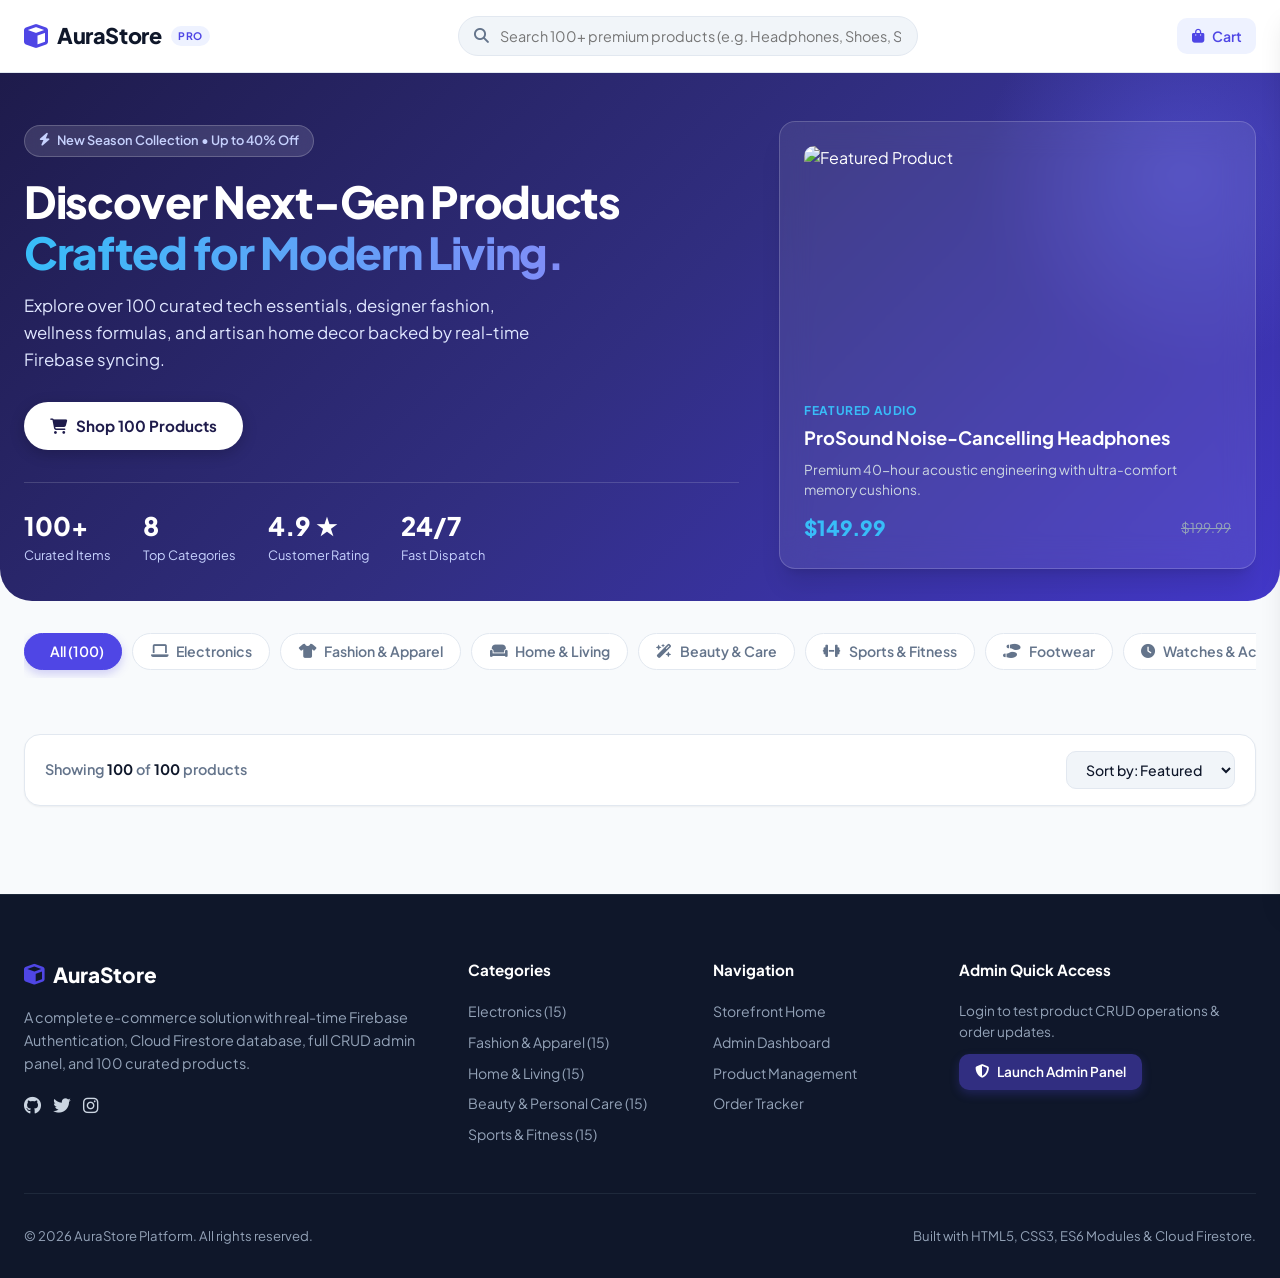
==== index.html @ b92f7dec "Remove 1-Click Instant Admin Login buttons from Admin login screen and storefront" ====
<!DOCTYPE html>
<html lang="en">
<head>
  <meta charset="UTF-8">
  <meta name="viewport" content="width=device-width, initial-scale=1.0">
  <title>AuraStore &mdash; Premium E-Commerce & Storefront</title>
  
  <!-- Favicon -->
  <link rel="icon" type="image/svg+xml" href="favicon.svg">
  
  <!-- Google Fonts: Plus Jakarta Sans -->
  <link rel="preconnect" href="https://fonts.googleapis.com">
  <link rel="preconnect" href="https://fonts.gstatic.com" crossorigin>
  <link href="https://fonts.googleapis.com/css2?family=Plus+Jakarta+Sans:wght@400;500;600;700;800&display=swap" rel="stylesheet">
  
  <!-- FontAwesome 6 Icons -->
  <link rel="stylesheet" href="https://cdnjs.cloudflare.com/ajax/libs/font-awesome/6.5.1/css/all.min.css">
  
  <!-- Main Stylesheet -->
  <link rel="stylesheet" href="css/style.css">
</head>
<body>

  <!-- ==========================================
       NAVIGATION BAR
       ========================================== -->
  <header class="navbar">
    <div class="container nav-container">
      <!-- Brand Logo -->
      <a href="index.html" class="brand-logo">
        <i class="fa-solid fa-cube"></i>
        <span>AuraStore</span>
        <span class="brand-badge">PRO</span>
      </a>

      <!-- Navbar Instant Search -->
      <div class="nav-search-wrapper">
        <i class="fa-solid fa-magnifying-glass"></i>
        <input type="text" id="nav-search-input" class="nav-search-input" placeholder="Search 100+ premium products (e.g. Headphones, Shoes, Serum)...">
      </div>

      <!-- Navigation Actions -->
      <div class="nav-actions">
        <!-- Auth Profile / Login Container -->
        <div id="nav-auth-container">
          <!-- Dynamically populated by authService in store.js -->
        </div>

        <!-- Cart Trigger Button -->
        <button id="nav-cart-trigger" class="nav-btn cart-trigger-btn">
          <i class="fa-solid fa-bag-shopping"></i>
          <span>Cart</span>
          <span id="nav-cart-badge" class="cart-badge" style="display: none;">0</span>
        </button>
      </div>
    </div>
  </header>

  <!-- ==========================================
       HERO BANNER & PROMOTION SECTION
       ========================================== -->
  <section class="hero-section">
    <div class="container">
      <div class="hero-grid">
        <div class="hero-content">
          <div class="hero-badge">
            <i class="fa-solid fa-bolt"></i>
            <span>New Season Collection &bull; Up to 40% Off</span>
          </div>
          <h1 class="hero-title">
            Discover Next-Gen Products <br>
            <span>Crafted for Modern Living.</span>
          </h1>
          <p class="hero-description">
            Explore over 100 curated tech essentials, designer fashion, wellness formulas, and artisan home decor backed by real-time Firebase syncing.
          </p>
          <div class="hero-buttons">
            <a href="#products-section" class="btn-hero-primary">
              <i class="fa-solid fa-cart-shopping"></i> Shop 100 Products
            </a>
          </div>
          <div class="hero-stats">
            <div class="hero-stat-item">
              <h4>100+</h4>
              <p>Curated Items</p>
            </div>
            <div class="hero-stat-item">
              <h4>8</h4>
              <p>Top Categories</p>
            </div>
            <div class="hero-stat-item">
              <h4>4.9 ★</h4>
              <p>Customer Rating</p>
            </div>
            <div class="hero-stat-item">
              <h4>24/7</h4>
              <p>Fast Dispatch</p>
            </div>
          </div>
        </div>

        <div class="hero-banner-card">
          <img src="https://images.unsplash.com/photo-1505740420928-5e560c06d30e?w=600&auto=format&fit=crop&q=80" alt="Featured Product">
          <div class="hero-card-tag">Featured Audio</div>
          <h3 class="hero-card-title">ProSound Noise-Cancelling Headphones</h3>
          <p style="font-size: 0.85rem; color: #cbd5e1; margin-bottom: 0.75rem;">Premium 40-hour acoustic engineering with ultra-comfort memory cushions.</p>
          <div style="display:flex; justify-content:space-between; align-items:center;">
            <span style="font-size:1.3rem; font-weight:800; color:#38bdf8;">$149.99</span>
            <span style="font-size:0.85rem; color:#94a3b8; text-decoration:line-through;">$199.99</span>
          </div>
        </div>
      </div>
    </div>
  </section>

  <!-- ==========================================
       CATEGORY SHORTCUTS
       ========================================== -->
  <section class="categories-section">
    <div class="container">
      <div class="category-pills-scroll">
        <button class="category-pill active" data-category="All">
          <i class="fa-solid fa-grid-2"></i> All (100)
        </button>
        <button class="category-pill" data-category="Electronics">
          <i class="fa-solid fa-laptop"></i> Electronics
        </button>
        <button class="category-pill" data-category="Fashion">
          <i class="fa-solid fa-shirt"></i> Fashion & Apparel
        </button>
        <button class="category-pill" data-category="Home & Living">
          <i class="fa-solid fa-couch"></i> Home & Living
        </button>
        <button class="category-pill" data-category="Beauty">
          <i class="fa-solid fa-wand-magic-sparkles"></i> Beauty & Care
        </button>
        <button class="category-pill" data-category="Sports & Fitness">
          <i class="fa-solid fa-dumbbell"></i> Sports & Fitness
        </button>
        <button class="category-pill" data-category="Footwear">
          <i class="fa-solid fa-shoe-prints"></i> Footwear
        </button>
        <button class="category-pill" data-category="Watches & Accessories">
          <i class="fa-solid fa-clock"></i> Watches & Accessories
        </button>
        <button class="category-pill" data-category="Books & Stationery">
          <i class="fa-solid fa-book"></i> Books & Stationery
        </button>
      </div>
    </div>
  </section>

  <!-- ==========================================
       MAIN STOREFRONT & PRODUCTS CATALOG
       ========================================== -->
  <main id="products-section" class="container" style="padding-top: 1rem;">
    <!-- Store Controls Toolbar -->
    <div class="store-controls-bar">
      <div class="store-controls-left">
        <div id="products-count-display" class="results-count">
          Showing <span>100</span> of <span>100</span> products
        </div>
      </div>

      <div class="store-controls-right">
        <!-- Sort Selector -->
        <select id="store-sort-select" class="control-select">
          <option value="default">Sort by: Featured</option>
          <option value="price-asc">Price: Low to High</option>
          <option value="price-desc">Price: High to Low</option>
          <option value="rating-desc">Top Rated (★)</option>
          <option value="name-asc">Alphabetical: A - Z</option>
        </select>
      </div>
    </div>

    <!-- Products Grid Container -->
    <div id="products-grid" class="products-grid">
      <!-- Dynamically injected with 100 products by store.js -->
    </div>
  </main>

  <!-- ==========================================
       SHOPPING CART SLIDE-OUT DRAWER
       ========================================== -->
  <div id="cart-overlay" class="cart-overlay"></div>
  <aside id="cart-drawer" class="cart-drawer">
    <div class="cart-header">
      <h3>
        <i class="fa-solid fa-bag-shopping" style="color: var(--primary);"></i>
        Your Shopping Bag
      </h3>
      <button id="btn-close-cart" class="cart-close-btn" aria-label="Close cart">&times;</button>
    </div>

    <div id="cart-drawer-items" class="cart-body">
      <!-- Dynamically populated cart items -->
    </div>

    <div class="cart-footer">
      <div class="cart-summary-row">
        <span>Subtotal</span>
        <strong id="cart-subtotal">$0.00</strong>
      </div>
      <div class="cart-summary-row">
        <span>Estimated Tax (8%)</span>
        <span id="cart-tax">$0.00</span>
      </div>
      <div class="cart-summary-row">
        <span>Standard Shipping</span>
        <span id="cart-shipping">FREE</span>
      </div>
      <div class="cart-summary-row cart-summary-total">
        <span>Total</span>
        <span id="cart-total" style="color: var(--primary);">$0.00</span>
      </div>

      <button id="btn-cart-checkout" class="btn-primary btn-checkout">
        <i class="fa-solid fa-lock"></i> Proceed to Checkout
      </button>
    </div>
  </aside>

  <!-- ==========================================
       MODAL: AUTHENTICATION (SIGN IN / SIGN UP)
       ========================================== -->
  <div id="modal-auth" class="modal-backdrop">
    <div class="modal-content">
      <div class="modal-header">
        <h3 id="modal-auth-title">Welcome to AuraStore</h3>
        <button class="modal-close">&times;</button>
      </div>
      <div class="modal-body">
        <div class="auth-tabs">
          <button id="tab-auth-login" class="auth-tab-btn active">Sign In</button>
          <button id="tab-auth-signup" class="auth-tab-btn">Create Account</button>
        </div>

        <!-- Login Form -->
        <form id="auth-login-form">
          <div class="form-group">
            <label for="login-email">Email Address</label>
            <input type="email" id="login-email" class="form-control" placeholder="name@example.com" required>
          </div>
          <div class="form-group">
            <label for="login-password">Password</label>
            <input type="password" id="login-password" class="form-control" placeholder="••••••••" required>
          </div>
          <button type="submit" class="btn-primary" style="width:100%; justify-content:center; padding:0.75rem;">
            Sign In
          </button>
        </form>

        <!-- Signup Form -->
        <form id="auth-signup-form" style="display:none;">
          <div class="form-group">
            <label for="signup-name">Full Name</label>
            <input type="text" id="signup-name" class="form-control" placeholder="John Doe" required>
          </div>
          <div class="form-group">
            <label for="signup-email">Email Address</label>
            <input type="email" id="signup-email" class="form-control" placeholder="name@example.com" required>
          </div>
          <div class="form-group">
            <label for="signup-password">Password (min 6 characters)</label>
            <input type="password" id="signup-password" class="form-control" placeholder="••••••••" minlength="6" required>
          </div>
          <button type="submit" class="btn-primary" style="width:100%; justify-content:center; padding:0.75rem;">
            Create Account
          </button>
        </form>
      </div>
    </div>
  </div>

  <!-- ==========================================
       MODAL: QUICK VIEW PRODUCT
       ========================================== -->
  <div id="modal-quick-view" class="modal-backdrop">
    <div class="modal-content modal-lg">
      <div class="modal-header">
        <h3>Product Details</h3>
        <button class="modal-close">&times;</button>
      </div>
      <div id="quick-view-body" class="modal-body">
        <!-- Dynamically injected -->
      </div>
    </div>
  </div>

  <!-- ==========================================
       MODAL: CHECKOUT & ORDER PLACEMENT
       ========================================== -->
  <div id="modal-checkout" class="modal-backdrop">
    <div class="modal-content">
      <div class="modal-header">
        <h3><i class="fa-solid fa-credit-card" style="color:var(--primary); margin-right:0.4rem;"></i> Secure Checkout</h3>
        <button class="modal-close">&times;</button>
      </div>
      <div class="modal-body">
        <form id="checkout-form">
          <div class="form-group">
            <label for="checkout-name">Recipient Full Name</label>
            <input type="text" id="checkout-name" class="form-control" placeholder="Jane Doe" required>
          </div>
          <div style="display:grid; grid-template-columns:1fr 1fr; gap:1rem;">
            <div class="form-group">
              <label for="checkout-email">Email Address</label>
              <input type="email" id="checkout-email" class="form-control" placeholder="jane@example.com" required>
            </div>
            <div class="form-group">
              <label for="checkout-phone">Phone Number</label>
              <input type="tel" id="checkout-phone" class="form-control" placeholder="+1 (555) 000-0000" required>
            </div>
          </div>
          <div class="form-group">
            <label for="checkout-address">Shipping Address</label>
            <input type="text" id="checkout-address" class="form-control" placeholder="123 Main St, City, State, Zip" required>
          </div>
          <div class="form-group">
            <label for="checkout-payment">Payment Method</label>
            <select id="checkout-payment" class="form-control">
              <option value="Credit Card (Demo)">Credit / Debit Card (Instant Demo)</option>
              <option value="Cash on Delivery">Cash on Delivery (COD)</option>
              <option value="PayPal (Demo)">PayPal / Digital Wallet</option>
            </select>
          </div>

          <!-- Items Overview in Checkout -->
          <div style="background:var(--bg-surface-alt); padding:1rem; border-radius:var(--radius-md); margin-bottom:1.25rem;">
            <h4 style="font-size:0.85rem; font-weight:700; margin-bottom:0.5rem; text-transform:uppercase; color:var(--text-muted);">Order Items:</h4>
            <div id="checkout-items-summary"></div>
            <div style="display:flex; justify-content:space-between; font-weight:800; font-size:1.1rem; border-top:1px dashed var(--border-color); padding-top:0.5rem; margin-top:0.5rem;">
              <span>Total Amount:</span>
              <span id="checkout-total-val" style="color:var(--primary);">$0.00</span>
            </div>
          </div>

          <button type="submit" id="btn-submit-order" class="btn-primary" style="width:100%; justify-content:center; padding:0.85rem;">
            <i class="fa-solid fa-lock"></i> Place Order Now
          </button>
        </form>
      </div>
    </div>
  </div>

  <!-- ==========================================
       MODAL: ORDER CONFIRMATION
       ========================================== -->
  <div id="modal-order-confirm" class="modal-backdrop">
    <div class="modal-content">
      <div id="order-confirm-body" class="modal-body">
        <!-- Dynamically injected -->
      </div>
    </div>
  </div>

  <!-- ==========================================
       MODAL: CUSTOMER "MY ORDERS"
       ========================================== -->
  <div id="modal-my-orders" class="modal-backdrop">
    <div class="modal-content modal-lg">
      <div class="modal-header">
        <h3><i class="fa-solid fa-box-open" style="color:var(--primary); margin-right:0.4rem;"></i> My Order History</h3>
        <button class="modal-close">&times;</button>
      </div>
      <div id="my-orders-body" class="modal-body">
        <!-- Dynamically injected -->
      </div>
    </div>
  </div>

  <!-- ==========================================
       MODAL: FIREBASE CONFIG SETTINGS
       ========================================== -->
  <div id="modal-firebase-config" class="modal-backdrop">
    <div class="modal-content">
      <div class="modal-header">
        <h3><i class="fa-solid fa-gear" style="color:var(--primary); margin-right:0.4rem;"></i> Firebase Configuration</h3>
        <button class="modal-close">&times;</button>
      </div>
      <div class="modal-body">
        <div id="firebase-status-indicator" style="margin-bottom:1rem; font-size:0.88rem;"></div>
        <p style="font-size:0.85rem; color:var(--text-muted); margin-bottom:1.25rem;">
          Paste your Firebase web credentials from the Firebase Console (Project Settings > General > Your Apps) to connect directly to Cloud Firestore.
        </p>

        <form id="firebase-config-form">
          <div class="form-group">
            <label>API Key</label>
            <input type="text" id="cfg-api-key" class="form-control" required>
          </div>
          <div style="display:grid; grid-template-columns:1fr 1fr; gap:0.75rem;">
            <div class="form-group">
              <label>Auth Domain</label>
              <input type="text" id="cfg-auth-domain" class="form-control" required>
            </div>
            <div class="form-group">
              <label>Project ID</label>
              <input type="text" id="cfg-project-id" class="form-control" required>
            </div>
          </div>
          <div style="display:grid; grid-template-columns:1fr 1fr; gap:0.75rem;">
            <div class="form-group">
              <label>Storage Bucket</label>
              <input type="text" id="cfg-storage-bucket" class="form-control">
            </div>
            <div class="form-group">
              <label>Messaging Sender ID</label>
              <input type="text" id="cfg-messaging-sender-id" class="form-control">
            </div>
          </div>
          <div class="form-group">
            <label>App ID</label>
            <input type="text" id="cfg-app-id" class="form-control">
          </div>

          <div style="display:flex; gap:0.75rem; margin-top:1.5rem;">
            <button type="submit" class="btn-primary" style="flex:1; justify-content:center;">
              Save & Connect Firebase
            </button>
            <button type="button" id="btn-reset-firebase-cfg" class="nav-btn" style="border:1px solid var(--border-color);">
              Reset Defaults
            </button>
          </div>
        </form>
      </div>
    </div>
  </div>

  <!-- ==========================================
       FOOTER
       ========================================== -->
  <footer class="footer">
    <div class="container">
      <div class="footer-grid">
        <div class="footer-brand">
          <h3><i class="fa-solid fa-cube" style="color:var(--primary);"></i> AuraStore</h3>
          <p style="font-size:0.9rem; line-height:1.6; margin-bottom:1rem;">
            A complete e-commerce solution with real-time Firebase Authentication, Cloud Firestore database, full CRUD admin panel, and 100 curated products.
          </p>
          <div style="display:flex; gap:0.75rem; font-size:1.1rem;">
            <a href="#" style="color:#cbd5e1;"><i class="fa-brands fa-github"></i></a>
            <a href="#" style="color:#cbd5e1;"><i class="fa-brands fa-twitter"></i></a>
            <a href="#" style="color:#cbd5e1;"><i class="fa-brands fa-instagram"></i></a>
          </div>
        </div>

        <div class="footer-col">
          <h4>Categories</h4>
          <ul class="footer-links">
            <li><a href="#products-section">Electronics (15)</a></li>
            <li><a href="#products-section">Fashion & Apparel (15)</a></li>
            <li><a href="#products-section">Home & Living (15)</a></li>
            <li><a href="#products-section">Beauty & Personal Care (15)</a></li>
            <li><a href="#products-section">Sports & Fitness (15)</a></li>
          </ul>
        </div>

        <div class="footer-col">
          <h4>Navigation</h4>
          <ul class="footer-links">
            <li><a href="index.html">Storefront Home</a></li>
            <li><a href="admin.html">Admin Dashboard</a></li>
            <li><a href="admin.html">Product Management</a></li>
            <li><a href="admin.html">Order Tracker</a></li>
          </ul>
        </div>

        <div class="footer-col">
          <h4>Admin Quick Access</h4>
          <p style="font-size:0.85rem; margin-bottom:0.75rem;">Login to test product CRUD operations & order updates.</p>
          <a href="admin.html" class="btn-primary" style="background:#312e81; font-size:0.85rem; padding:0.5rem 1rem;">
            <i class="fa-solid fa-shield-halved"></i> Launch Admin Panel
          </a>
        </div>
      </div>

      <div class="footer-bottom">
        <div>&copy; 2026 AuraStore Platform. All rights reserved.</div>
        <div>Built with HTML5, CSS3, ES6 Modules & Cloud Firestore.</div>
      </div>
    </div>
  </footer>

  <!-- Storefront JavaScript Entry Point -->
  <script type="module" src="js/store.js"></script>
</body>
</html>
---- css/style.css ----
/* ==========================================================================
   ADVANCED E-COMMERCE DESIGN SYSTEM & STOREFRONT STYLES
   ========================================================================== */

:root {
  --primary: #4f46e5;
  --primary-hover: #4338ca;
  --primary-light: #eef2ff;
  --secondary: #06b6d4;
  --accent: #f59e0b;
  --success: #10b981;
  --danger: #ef4444;
  --warning: #f59e0b;
  --info: #3b82f6;

  --bg-main: #f8fafc;
  --bg-surface: #ffffff;
  --bg-surface-alt: #f1f5f9;
  --border-color: #e2e8f0;
  --border-hover: #cbd5e1;

  --text-main: #0f172a;
  --text-muted: #64748b;
  --text-light: #94a3b8;
  --text-inverse: #ffffff;

  --radius-sm: 6px;
  --radius-md: 10px;
  --radius-lg: 16px;
  --radius-full: 9999px;

  --shadow-sm: 0 1px 2px 0 rgba(0, 0, 0, 0.05);
  --shadow-md: 0 4px 6px -1px rgba(0, 0, 0, 0.1), 0 2px 4px -2px rgba(0, 0, 0, 0.1);
  --shadow-lg: 0 10px 15px -3px rgba(0, 0, 0, 0.1), 0 4px 6px -4px rgba(0, 0, 0, 0.1);
  --shadow-xl: 0 20px 25px -5px rgba(0, 0, 0, 0.1), 0 8px 10px -6px rgba(0, 0, 0, 0.1);

  --font-family: 'Plus Jakarta Sans', system-ui, -apple-system, BlinkMacSystemFont, 'Segoe UI', Roboto, sans-serif;
  --transition-fast: 0.15s ease;
  --transition-normal: 0.25s ease;
  --transition-slow: 0.4s cubic-bezier(0.16, 1, 0.3, 1);
}

/* Reset & Base */
*, *::before, *::after {
  box-sizing: border-box;
  margin: 0;
  padding: 0;
}

html {
  scroll-behavior: smooth;
  font-size: 16px;
}

body {
  font-family: var(--font-family);
  background-color: var(--bg-main);
  color: var(--text-main);
  line-height: 1.5;
  -webkit-font-smoothing: antialiased;
  overflow-x: hidden;
}

a {
  color: inherit;
  text-decoration: none;
}

button, input, select, textarea {
  font-family: inherit;
  font-size: inherit;
}

button {
  cursor: pointer;
  border: none;
  background: none;
}

img {
  max-width: 100%;
  height: auto;
  display: block;
}

.container {
  width: 100%;
  max-width: 1280px;
  margin: 0 auto;
  padding: 0 1.5rem;
}

/* ==========================================================================
   NAVIGATION BAR
   ========================================================================== */

.navbar {
  position: sticky;
  top: 0;
  z-index: 1000;
  background: rgba(255, 255, 255, 0.92);
  backdrop-filter: blur(12px);
  -webkit-backdrop-filter: blur(12px);
  border-bottom: 1px solid var(--border-color);
  transition: all var(--transition-normal);
}

.nav-container {
  display: flex;
  align-items: center;
  justify-content: space-between;
  height: 72px;
  gap: 1.5rem;
}

.brand-logo {
  display: flex;
  align-items: center;
  gap: 0.6rem;
  font-weight: 800;
  font-size: 1.35rem;
  color: var(--text-main);
  letter-spacing: -0.02em;
}

.brand-logo i {
  color: var(--primary);
  font-size: 1.5rem;
}

.brand-badge {
  font-size: 0.65rem;
  font-weight: 700;
  background: var(--primary-light);
  color: var(--primary);
  padding: 0.15rem 0.45rem;
  border-radius: var(--radius-full);
  text-transform: uppercase;
  letter-spacing: 0.05em;
}

/* Search Bar in Navbar */
.nav-search-wrapper {
  flex: 1;
  max-width: 460px;
  position: relative;
}

.nav-search-wrapper i {
  position: absolute;
  left: 1rem;
  top: 50%;
  transform: translateY(-50%);
  color: var(--text-muted);
  font-size: 0.95rem;
}

.nav-search-input {
  width: 100%;
  padding: 0.65rem 1rem 0.65rem 2.6rem;
  border-radius: var(--radius-full);
  border: 1px solid var(--border-color);
  background: var(--bg-surface-alt);
  font-size: 0.9rem;
  transition: all var(--transition-fast);
}

.nav-search-input:focus {
  outline: none;
  background: #ffffff;
  border-color: var(--primary);
  box-shadow: 0 0 0 3px rgba(79, 70, 229, 0.15);
}

/* Nav Actions */
.nav-actions {
  display: flex;
  align-items: center;
  gap: 0.75rem;
}

.nav-btn {
  display: inline-flex;
  align-items: center;
  gap: 0.5rem;
  padding: 0.55rem 0.9rem;
  border-radius: var(--radius-md);
  font-size: 0.88rem;
  font-weight: 600;
  color: var(--text-main);
  transition: all var(--transition-fast);
}

.nav-btn:hover {
  background: var(--bg-surface-alt);
  color: var(--primary);
}

.cart-trigger-btn {
  position: relative;
  background: var(--primary-light);
  color: var(--primary);
}

.cart-trigger-btn:hover {
  background: #e0e7ff;
}

.cart-badge {
  position: absolute;
  top: -4px;
  right: -4px;
  background: var(--danger);
  color: white;
  font-size: 0.7rem;
  font-weight: 700;
  min-width: 18px;
  height: 18px;
  border-radius: var(--radius-full);
  display: flex;
  align-items: center;
  justify-content: center;
  padding: 0 4px;
  box-shadow: 0 2px 4px rgba(239, 68, 68, 0.4);
}

.btn-primary {
  background: var(--primary);
  color: white !important;
  border-radius: var(--radius-md);
  padding: 0.6rem 1.2rem;
  font-weight: 600;
  font-size: 0.9rem;
  display: inline-flex;
  align-items: center;
  gap: 0.5rem;
  transition: all var(--transition-fast);
  box-shadow: 0 4px 10px rgba(79, 70, 229, 0.25);
}

.btn-primary:hover {
  background: var(--primary-hover);
  transform: translateY(-1px);
  box-shadow: 0 6px 14px rgba(79, 70, 229, 0.35);
}

/* User Menu in Navbar */
.user-menu-dropdown {
  position: relative;
}

.user-profile-btn {
  display: flex;
  align-items: center;
  gap: 0.5rem;
  padding: 0.4rem 0.75rem;
  border-radius: var(--radius-full);
  border: 1px solid var(--border-color);
  background: var(--bg-surface);
  font-weight: 600;
  font-size: 0.88rem;
}

.user-avatar {
  width: 28px;
  height: 28px;
  border-radius: 50%;
  background: var(--primary);
  color: white;
  display: flex;
  align-items: center;
  justify-content: center;
  font-size: 0.8rem;
  font-weight: 700;
}

.dropdown-menu {
  position: absolute;
  right: 0;
  top: calc(100% + 8px);
  width: 230px;
  background: var(--bg-surface);
  border-radius: var(--radius-lg);
  border: 1px solid var(--border-color);
  box-shadow: var(--shadow-xl);
  padding: 0.6rem;
  display: none;
  flex-direction: column;
  gap: 0.25rem;
  z-index: 1100;
  animation: fadeIn 0.2s ease;
}

.dropdown-menu.show {
  display: flex;
}

.dropdown-header {
  padding: 0.6rem 0.75rem;
  border-bottom: 1px solid var(--border-color);
  margin-bottom: 0.25rem;
}

.dropdown-header .user-name {
  font-weight: 700;
  font-size: 0.9rem;
}

.dropdown-header .user-email {
  font-size: 0.75rem;
  color: var(--text-muted);
  word-break: break-all;
}

.dropdown-item {
  display: flex;
  align-items: center;
  gap: 0.6rem;
  padding: 0.6rem 0.75rem;
  border-radius: var(--radius-md);
  font-size: 0.85rem;
  color: var(--text-main);
  transition: all var(--transition-fast);
}

.dropdown-item:hover {
  background: var(--bg-surface-alt);
  color: var(--primary);
}

.dropdown-item.text-danger:hover {
  background: #fee2e2;
  color: var(--danger);
}

/* ==========================================================================
   HERO BANNER & PROMOTIONS
   ========================================================================== */

.hero-section {
  padding: 3rem 0 2rem;
  background: linear-gradient(135deg, #1e1b4b 0%, #312e81 50%, #4338ca 100%);
  color: white;
  border-radius: 0 0 2rem 2rem;
  position: relative;
  overflow: hidden;
}

.hero-section::before {
  content: '';
  position: absolute;
  width: 400px;
  height: 400px;
  background: radial-gradient(circle, rgba(99, 102, 241, 0.4) 0%, rgba(99, 102, 241, 0) 70%);
  top: -100px;
  right: -100px;
  border-radius: 50%;
  pointer-events: none;
}

.hero-grid {
  display: grid;
  grid-template-columns: 1.2fr 0.8fr;
  gap: 2.5rem;
  align-items: center;
}

.hero-badge {
  display: inline-flex;
  align-items: center;
  gap: 0.4rem;
  background: rgba(255, 255, 255, 0.12);
  backdrop-filter: blur(8px);
  border: 1px solid rgba(255, 255, 255, 0.2);
  padding: 0.35rem 0.9rem;
  border-radius: var(--radius-full);
  font-size: 0.8rem;
  font-weight: 600;
  margin-bottom: 1.2rem;
  color: #c7d2fe;
}

.hero-title {
  font-size: 2.75rem;
  font-weight: 800;
  line-height: 1.15;
  letter-spacing: -0.03em;
  margin-bottom: 1rem;
}

.hero-title span {
  background: linear-gradient(90deg, #38bdf8, #818cf8);
  -webkit-background-clip: text;
  -webkit-text-fill-color: transparent;
}

.hero-description {
  font-size: 1.05rem;
  color: #e0e7ff;
  line-height: 1.6;
  margin-bottom: 1.75rem;
  max-width: 540px;
}

.hero-buttons {
  display: flex;
  align-items: center;
  gap: 1rem;
  flex-wrap: wrap;
}

.btn-hero-primary {
  background: #ffffff;
  color: #1e1b4b;
  font-weight: 700;
  padding: 0.8rem 1.6rem;
  border-radius: var(--radius-full);
  display: inline-flex;
  align-items: center;
  gap: 0.6rem;
  font-size: 0.95rem;
  transition: all var(--transition-fast);
  box-shadow: 0 4px 15px rgba(0, 0, 0, 0.2);
}

.btn-hero-primary:hover {
  transform: translateY(-2px);
  background: #f8fafc;
  box-shadow: 0 8px 25px rgba(0, 0, 0, 0.3);
}

.btn-hero-secondary {
  background: rgba(255, 255, 255, 0.12);
  color: white;
  border: 1px solid rgba(255, 255, 255, 0.25);
  font-weight: 600;
  padding: 0.8rem 1.4rem;
  border-radius: var(--radius-full);
  display: inline-flex;
  align-items: center;
  gap: 0.5rem;
  font-size: 0.95rem;
  transition: all var(--transition-fast);
}

.btn-hero-secondary:hover {
  background: rgba(255, 255, 255, 0.2);
}

.hero-stats {
  display: flex;
  gap: 2rem;
  margin-top: 2rem;
  padding-top: 1.5rem;
  border-top: 1px solid rgba(255, 255, 255, 0.15);
}

.hero-stat-item h4 {
  font-size: 1.6rem;
  font-weight: 800;
  color: #ffffff;
}

.hero-stat-item p {
  font-size: 0.8rem;
  color: #c7d2fe;
}

.hero-banner-card {
  background: rgba(255, 255, 255, 0.08);
  border: 1px solid rgba(255, 255, 255, 0.18);
  backdrop-filter: blur(16px);
  border-radius: var(--radius-lg);
  padding: 1.5rem;
  box-shadow: var(--shadow-xl);
}

.hero-banner-card img {
  border-radius: var(--radius-md);
  width: 100%;
  height: 240px;
  object-fit: cover;
  margin-bottom: 1rem;
}

.hero-card-tag {
  font-size: 0.75rem;
  font-weight: 700;
  color: #38bdf8;
  text-transform: uppercase;
  letter-spacing: 0.05em;
}

.hero-card-title {
  font-size: 1.15rem;
  font-weight: 700;
  margin: 0.25rem 0 0.5rem;
}

/* ==========================================================================
   CATEGORY SHORTCUTS / PILLS
   ========================================================================== */

.categories-section {
  padding: 2rem 0 1rem;
}

.category-pills-scroll {
  display: flex;
  gap: 0.6rem;
  overflow-x: auto;
  padding-bottom: 0.5rem;
  scrollbar-width: thin;
}

.category-pill {
  white-space: nowrap;
  padding: 0.55rem 1.1rem;
  border-radius: var(--radius-full);
  background: var(--bg-surface);
  border: 1px solid var(--border-color);
  font-size: 0.88rem;
  font-weight: 600;
  color: var(--text-muted);
  display: inline-flex;
  align-items: center;
  gap: 0.45rem;
  transition: all var(--transition-fast);
  user-select: none;
}

.category-pill:hover {
  border-color: var(--primary);
  color: var(--primary);
}

.category-pill.active {
  background: var(--primary);
  color: white;
  border-color: var(--primary);
  box-shadow: 0 4px 10px rgba(79, 70, 229, 0.25);
}

/* ==========================================================================
   STORE CONTROLS & FILTER BAR
   ========================================================================== */

.store-controls-bar {
  display: flex;
  align-items: center;
  justify-content: space-between;
  flex-wrap: wrap;
  gap: 1rem;
  margin: 1.5rem 0;
  padding: 1rem 1.25rem;
  background: var(--bg-surface);
  border: 1px solid var(--border-color);
  border-radius: var(--radius-lg);
  box-shadow: var(--shadow-sm);
}

.store-controls-left {
  display: flex;
  align-items: center;
  gap: 1rem;
}

.results-count {
  font-size: 0.9rem;
  color: var(--text-muted);
  font-weight: 600;
}

.results-count span {
  color: var(--text-main);
  font-weight: 700;
}

.store-controls-right {
  display: flex;
  align-items: center;
  gap: 0.75rem;
  flex-wrap: wrap;
}

.control-select {
  padding: 0.5rem 0.9rem;
  border-radius: var(--radius-md);
  border: 1px solid var(--border-color);
  background: var(--bg-surface-alt);
  font-size: 0.88rem;
  font-weight: 500;
  color: var(--text-main);
  outline: none;
  cursor: pointer;
  transition: border-color var(--transition-fast);
}

.control-select:focus {
  border-color: var(--primary);
}

/* ==========================================================================
   PRODUCTS GRID & CARDS
   ========================================================================== */

.products-grid {
  display: grid;
  grid-template-columns: repeat(auto-fill, minmax(260px, 1fr));
  gap: 1.5rem;
  margin-bottom: 3.5rem;
}

.product-card {
  background: var(--bg-surface);
  border: 1px solid var(--border-color);
  border-radius: var(--radius-lg);
  overflow: hidden;
  display: flex;
  flex-direction: column;
  transition: all var(--transition-normal);
  position: relative;
  box-shadow: var(--shadow-sm);
}

.product-card:hover {
  transform: translateY(-4px);
  border-color: var(--border-hover);
  box-shadow: var(--shadow-xl);
}

.product-image-wrap {
  position: relative;
  width: 100%;
  height: 220px;
  background: #f1f5f9;
  overflow: hidden;
}

.product-image-wrap img {
  width: 100%;
  height: 100%;
  object-fit: cover;
  transition: transform 0.5s ease;
}

.product-card:hover .product-image-wrap img {
  transform: scale(1.06);
}

.badge-discount {
  position: absolute;
  top: 10px;
  left: 10px;
  background: var(--danger);
  color: white;
  font-size: 0.72rem;
  font-weight: 700;
  padding: 0.2rem 0.55rem;
  border-radius: var(--radius-full);
}

.badge-stock {
  position: absolute;
  top: 10px;
  right: 10px;
  background: rgba(15, 23, 42, 0.7);
  backdrop-filter: blur(4px);
  color: white;
  font-size: 0.7rem;
  font-weight: 600;
  padding: 0.2rem 0.5rem;
  border-radius: var(--radius-full);
}

.btn-quick-view {
  position: absolute;
  bottom: 10px;
  left: 50%;
  transform: translateX(-50%) translateY(20px);
  opacity: 0;
  background: rgba(255, 255, 255, 0.95);
  backdrop-filter: blur(4px);
  color: var(--text-main);
  font-size: 0.8rem;
  font-weight: 700;
  padding: 0.45rem 1rem;
  border-radius: var(--radius-full);
  box-shadow: var(--shadow-md);
  transition: all var(--transition-fast);
  white-space: nowrap;
}

.product-card:hover .btn-quick-view {
  opacity: 1;
  transform: translateX(-50%) translateY(0);
}

.product-info {
  padding: 1.25rem;
  display: flex;
  flex-direction: column;
  flex: 1;
}

.product-category {
  font-size: 0.75rem;
  font-weight: 700;
  color: var(--primary);
  text-transform: uppercase;
  letter-spacing: 0.05em;
  margin-bottom: 0.35rem;
}

.product-title {
  font-size: 1rem;
  font-weight: 700;
  color: var(--text-main);
  line-height: 1.4;
  margin-bottom: 0.5rem;
  display: -webkit-box;
  -webkit-line-clamp: 2;
  -webkit-box-orient: vertical;
  overflow: hidden;
  height: 2.8rem;
}

.product-rating {
  display: flex;
  align-items: center;
  gap: 0.3rem;
  font-size: 0.8rem;
  color: var(--accent);
  margin-bottom: 0.75rem;
}

.rating-count {
  color: var(--text-muted);
  font-size: 0.75rem;
}

.product-footer {
  margin-top: auto;
  display: flex;
  align-items: center;
  justify-content: space-between;
  padding-top: 0.75rem;
  border-top: 1px solid var(--border-color);
}

.price-wrap {
  display: flex;
  flex-direction: column;
}

.product-price {
  font-size: 1.2rem;
  font-weight: 800;
  color: var(--text-main);
}

.original-price {
  font-size: 0.8rem;
  color: var(--text-light);
  text-decoration: line-through;
}

.btn-add-cart {
  background: var(--primary);
  color: white;
  width: 38px;
  height: 38px;
  border-radius: var(--radius-md);
  display: flex;
  align-items: center;
  justify-content: center;
  transition: all var(--transition-fast);
  box-shadow: 0 2px 6px rgba(79, 70, 229, 0.3);
}

.btn-add-cart:hover {
  background: var(--primary-hover);
  transform: scale(1.08);
}

/* ==========================================================================
   CART SLIDE-OUT DRAWER
   ========================================================================== */

.cart-overlay {
  position: fixed;
  inset: 0;
  background: rgba(15, 23, 42, 0.6);
  backdrop-filter: blur(4px);
  z-index: 2000;
  opacity: 0;
  visibility: hidden;
  transition: all var(--transition-normal);
}

.cart-overlay.active {
  opacity: 1;
  visibility: visible;
}

.cart-drawer {
  position: fixed;
  top: 0;
  right: 0;
  width: 100%;
  max-width: 440px;
  height: 100vh;
  background: var(--bg-surface);
  z-index: 2001;
  transform: translateX(100%);
  transition: transform var(--transition-slow);
  display: flex;
  flex-direction: column;
  box-shadow: var(--shadow-xl);
}

.cart-drawer.active {
  transform: translateX(0);
}

.cart-header {
  padding: 1.25rem 1.5rem;
  border-bottom: 1px solid var(--border-color);
  display: flex;
  align-items: center;
  justify-content: space-between;
}

.cart-header h3 {
  font-size: 1.15rem;
  font-weight: 700;
  display: flex;
  align-items: center;
  gap: 0.5rem;
}

.cart-close-btn {
  font-size: 1.25rem;
  color: var(--text-muted);
  width: 32px;
  height: 32px;
  border-radius: 50%;
  display: flex;
  align-items: center;
  justify-content: center;
}

.cart-close-btn:hover {
  background: var(--bg-surface-alt);
  color: var(--text-main);
}

.cart-body {
  flex: 1;
  overflow-y: auto;
  padding: 1.25rem 1.5rem;
}

.cart-item {
  display: flex;
  gap: 1rem;
  padding: 1rem 0;
  border-bottom: 1px solid var(--border-color);
}

.cart-item-img {
  width: 72px;
  height: 72px;
  border-radius: var(--radius-md);
  object-fit: cover;
  background: #f1f5f9;
}

.cart-item-info {
  flex: 1;
  display: flex;
  flex-direction: column;
}

.cart-item-title {
  font-size: 0.9rem;
  font-weight: 600;
  line-height: 1.3;
  margin-bottom: 0.25rem;
  display: -webkit-box;
  -webkit-line-clamp: 2;
  -webkit-box-orient: vertical;
  overflow: hidden;
}

.cart-item-price {
  font-weight: 700;
  color: var(--primary);
  font-size: 0.95rem;
}

.cart-item-actions {
  display: flex;
  align-items: center;
  justify-content: space-between;
  margin-top: 0.5rem;
}

.qty-counter {
  display: flex;
  align-items: center;
  border: 1px solid var(--border-color);
  border-radius: var(--radius-sm);
  background: var(--bg-surface-alt);
}

.qty-btn {
  width: 26px;
  height: 26px;
  display: flex;
  align-items: center;
  justify-content: center;
  font-size: 0.8rem;
  color: var(--text-main);
}

.qty-btn:hover {
  background: var(--border-color);
}

.qty-value {
  padding: 0 0.5rem;
  font-size: 0.85rem;
  font-weight: 600;
}

.btn-remove-item {
  color: var(--text-light);
  font-size: 0.85rem;
  transition: color var(--transition-fast);
}

.btn-remove-item:hover {
  color: var(--danger);
}

.cart-empty-state {
  text-align: center;
  padding: 3rem 1rem;
  color: var(--text-muted);
}

.cart-empty-state i {
  font-size: 3rem;
  color: var(--text-light);
  margin-bottom: 1rem;
}

.cart-footer {
  padding: 1.25rem 1.5rem;
  border-top: 1px solid var(--border-color);
  background: var(--bg-surface-alt);
}

.cart-summary-row {
  display: flex;
  justify-content: space-between;
  font-size: 0.9rem;
  color: var(--text-muted);
  margin-bottom: 0.5rem;
}

.cart-summary-total {
  font-size: 1.15rem;
  font-weight: 800;
  color: var(--text-main);
  margin-top: 0.5rem;
  padding-top: 0.5rem;
  border-top: 1px dashed var(--border-color);
}

.btn-checkout {
  width: 100%;
  margin-top: 1rem;
  padding: 0.85rem;
  font-size: 0.95rem;
  justify-content: center;
}

/* ==========================================================================
   MODAL WINDOWS (Auth, Quick View, Checkout, Orders, Config)
   ========================================================================== */

.modal-backdrop {
  position: fixed;
  inset: 0;
  background: rgba(15, 23, 42, 0.6);
  backdrop-filter: blur(6px);
  z-index: 3000;
  display: none;
  align-items: center;
  justify-content: center;
  padding: 1rem;
  animation: fadeIn 0.2s ease;
}

.modal-backdrop.active {
  display: flex;
}

.modal-content {
  background: var(--bg-surface);
  border-radius: var(--radius-lg);
  border: 1px solid var(--border-color);
  box-shadow: var(--shadow-xl);
  width: 100%;
  max-width: 540px;
  max-height: 90vh;
  overflow-y: auto;
  position: relative;
  animation: slideUp 0.3s cubic-bezier(0.16, 1, 0.3, 1);
}

.modal-content.modal-lg {
  max-width: 800px;
}

.modal-header {
  padding: 1.25rem 1.5rem;
  border-bottom: 1px solid var(--border-color);
  display: flex;
  align-items: center;
  justify-content: space-between;
}

.modal-header h3 {
  font-size: 1.2rem;
  font-weight: 700;
}

.modal-close {
  font-size: 1.3rem;
  color: var(--text-muted);
  width: 32px;
  height: 32px;
  border-radius: 50%;
  display: flex;
  align-items: center;
  justify-content: center;
}

.modal-close:hover {
  background: var(--bg-surface-alt);
  color: var(--text-main);
}

.modal-body {
  padding: 1.5rem;
}

/* Auth Tabs */
.auth-tabs {
  display: flex;
  border-bottom: 1px solid var(--border-color);
  margin-bottom: 1.5rem;
}

.auth-tab-btn {
  flex: 1;
  padding: 0.75rem;
  text-align: center;
  font-weight: 700;
  font-size: 0.95rem;
  color: var(--text-muted);
  border-bottom: 2px solid transparent;
}

.auth-tab-btn.active {
  color: var(--primary);
  border-bottom-color: var(--primary);
}

/* Forms */
.form-group {
  margin-bottom: 1.25rem;
}

.form-group label {
  display: block;
  font-size: 0.85rem;
  font-weight: 600;
  color: var(--text-main);
  margin-bottom: 0.4rem;
}

.form-control {
  width: 100%;
  padding: 0.7rem 1rem;
  border-radius: var(--radius-md);
  border: 1px solid var(--border-color);
  background: var(--bg-surface-alt);
  font-size: 0.9rem;
  transition: all var(--transition-fast);
}

.form-control:focus {
  outline: none;
  background: #ffffff;
  border-color: var(--primary);
  box-shadow: 0 0 0 3px rgba(79, 70, 229, 0.15);
}

.quick-admin-box {
  background: var(--primary-light);
  border: 1px dashed var(--primary);
  border-radius: var(--radius-md);
  padding: 1rem;
  margin-top: 1.25rem;
  text-align: center;
}

.quick-admin-box p {
  font-size: 0.82rem;
  color: var(--text-main);
  margin-bottom: 0.6rem;
}

.btn-admin-demo {
  background: #312e81;
  color: white;
  padding: 0.5rem 1rem;
  border-radius: var(--radius-md);
  font-size: 0.85rem;
  font-weight: 700;
  display: inline-flex;
  align-items: center;
  gap: 0.5rem;
}

.btn-admin-demo:hover {
  background: #1e1b4b;
}

/* Quick View Layout */
.quick-view-grid {
  display: grid;
  grid-template-columns: 1fr 1fr;
  gap: 2rem;
}

.quick-view-img {
  width: 100%;
  height: 320px;
  object-fit: cover;
  border-radius: var(--radius-md);
}

/* Orders List in Modal */
.order-card-item {
  border: 1px solid var(--border-color);
  border-radius: var(--radius-md);
  padding: 1rem;
  margin-bottom: 1rem;
  background: var(--bg-surface-alt);
}

.order-card-header {
  display: flex;
  justify-content: space-between;
  align-items: center;
  border-bottom: 1px solid var(--border-color);
  padding-bottom: 0.5rem;
  margin-bottom: 0.75rem;
}

.status-badge {
  font-size: 0.72rem;
  font-weight: 700;
  padding: 0.25rem 0.6rem;
  border-radius: var(--radius-full);
  text-transform: uppercase;
}

.status-pending { background: #fef3c7; color: #b45309; }
.status-processing { background: #e0f2fe; color: #0369a1; }
.status-shipped { background: #ede9fe; color: #6d28d9; }
.status-delivered { background: #d1fae5; color: #047857; }
.status-cancelled { background: #fee2e2; color: #b91c1c; }

/* ==========================================================================
   TOAST NOTIFICATIONS
   ========================================================================== */

.toast-container {
  position: fixed;
  top: 20px;
  right: 20px;
  z-index: 9999;
  display: flex;
  flex-direction: column;
  gap: 0.6rem;
  pointer-events: none;
}

.toast-item {
  pointer-events: auto;
  min-width: 280px;
  max-width: 380px;
  padding: 0.85rem 1.15rem;
  border-radius: var(--radius-md);
  background: #ffffff;
  color: var(--text-main);
  box-shadow: var(--shadow-xl);
  border-left: 4px solid var(--primary);
  display: flex;
  align-items: center;
  justify-content: space-between;
  font-size: 0.88rem;
  font-weight: 600;
  opacity: 0;
  transform: translateX(40px);
  transition: all 0.3s cubic-bezier(0.16, 1, 0.3, 1);
}

.toast-item.toast-show {
  opacity: 1;
  transform: translateX(0);
}

.toast-item.toast-hide {
  opacity: 0;
  transform: translateX(60px);
}

.toast-content {
  display: flex;
  align-items: center;
  gap: 0.6rem;
}

.toast-success { border-left-color: var(--success); }
.toast-success i { color: var(--success); }
.toast-error { border-left-color: var(--danger); }
.toast-error i { color: var(--danger); }
.toast-warning { border-left-color: var(--warning); }
.toast-warning i { color: var(--warning); }
.toast-info { border-left-color: var(--info); }
.toast-info i { color: var(--info); }

.toast-close {
  color: var(--text-muted);
  font-size: 1.2rem;
  line-height: 1;
}

/* ==========================================================================
   FOOTER
   ========================================================================== */

.footer {
  background: #0f172a;
  color: #94a3b8;
  padding: 4rem 0 2rem;
  margin-top: 4rem;
  border-top: 1px solid #1e293b;
}

.footer-grid {
  display: grid;
  grid-template-columns: 2fr 1fr 1fr 1.5fr;
  gap: 3rem;
  margin-bottom: 3rem;
}

.footer-brand h3 {
  color: white;
  font-size: 1.3rem;
  font-weight: 800;
  display: flex;
  align-items: center;
  gap: 0.5rem;
  margin-bottom: 1rem;
}

.footer-col h4 {
  color: white;
  font-size: 0.95rem;
  font-weight: 700;
  margin-bottom: 1.2rem;
}

.footer-links {
  list-style: none;
  display: flex;
  flex-direction: column;
  gap: 0.6rem;
  font-size: 0.88rem;
}

.footer-links a:hover {
  color: white;
}

.footer-bottom {
  padding-top: 2rem;
  border-top: 1px solid #1e293b;
  display: flex;
  align-items: center;
  justify-content: space-between;
  font-size: 0.82rem;
}

/* Animations */
@keyframes fadeIn {
  from { opacity: 0; }
  to { opacity: 1; }
}

@keyframes slideUp {
  from { opacity: 0; transform: translateY(20px); }
  to { opacity: 1; transform: translateY(0); }
}

/* Responsive */
@media (max-width: 900px) {
  .hero-grid {
    grid-template-columns: 1fr;
  }
  .hero-banner-card {
    display: none;
  }
  .quick-view-grid {
    grid-template-columns: 1fr;
  }
  .footer-grid {
    grid-template-columns: 1fr 1fr;
  }
}

@media (max-width: 640px) {
  .nav-search-wrapper {
    display: none;
  }
  .hero-title {
    font-size: 2rem;
  }
  .products-grid {
    grid-template-columns: repeat(auto-fill, minmax(160px, 1fr));
    gap: 0.9rem;
  }
  .product-image-wrap {
    height: 160px;
  }
  .product-info {
    padding: 0.85rem;
  }
  .footer-grid {
    grid-template-columns: 1fr;
  }
}
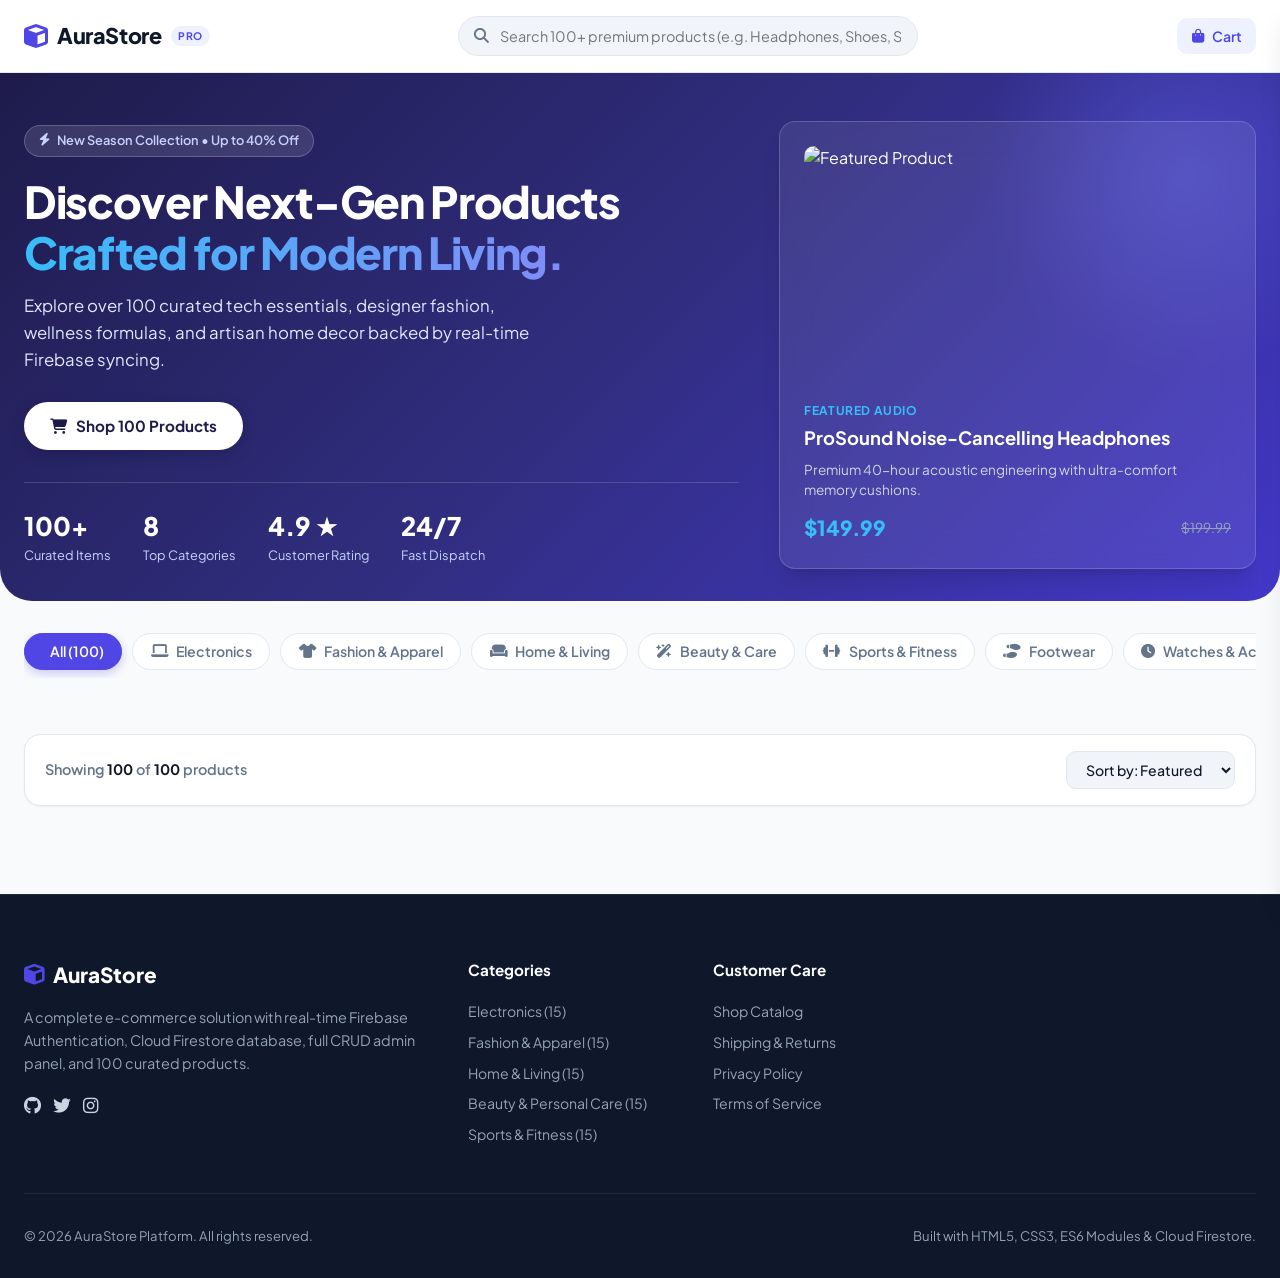
==== commit cb943862: "Guarantee Admin login success and remove remaining admin links from index.html" ====
--- a/index.html
+++ b/index.html
@@ -458,21 +458,13 @@
         </div>
 
         <div class="footer-col">
-          <h4>Navigation</h4>
+          <h4>Customer Care</h4>
           <ul class="footer-links">
-            <li><a href="index.html">Storefront Home</a></li>
-            <li><a href="admin.html">Admin Dashboard</a></li>
-            <li><a href="admin.html">Product Management</a></li>
-            <li><a href="admin.html">Order Tracker</a></li>
+            <li><a href="#products-section">Shop Catalog</a></li>
+            <li><a href="#">Shipping & Returns</a></li>
+            <li><a href="#">Privacy Policy</a></li>
+            <li><a href="#">Terms of Service</a></li>
           </ul>
-        </div>
-
-        <div class="footer-col">
-          <h4>Admin Quick Access</h4>
-          <p style="font-size:0.85rem; margin-bottom:0.75rem;">Login to test product CRUD operations & order updates.</p>
-          <a href="admin.html" class="btn-primary" style="background:#312e81; font-size:0.85rem; padding:0.5rem 1rem;">
-            <i class="fa-solid fa-shield-halved"></i> Launch Admin Panel
-          </a>
         </div>
       </div>
 
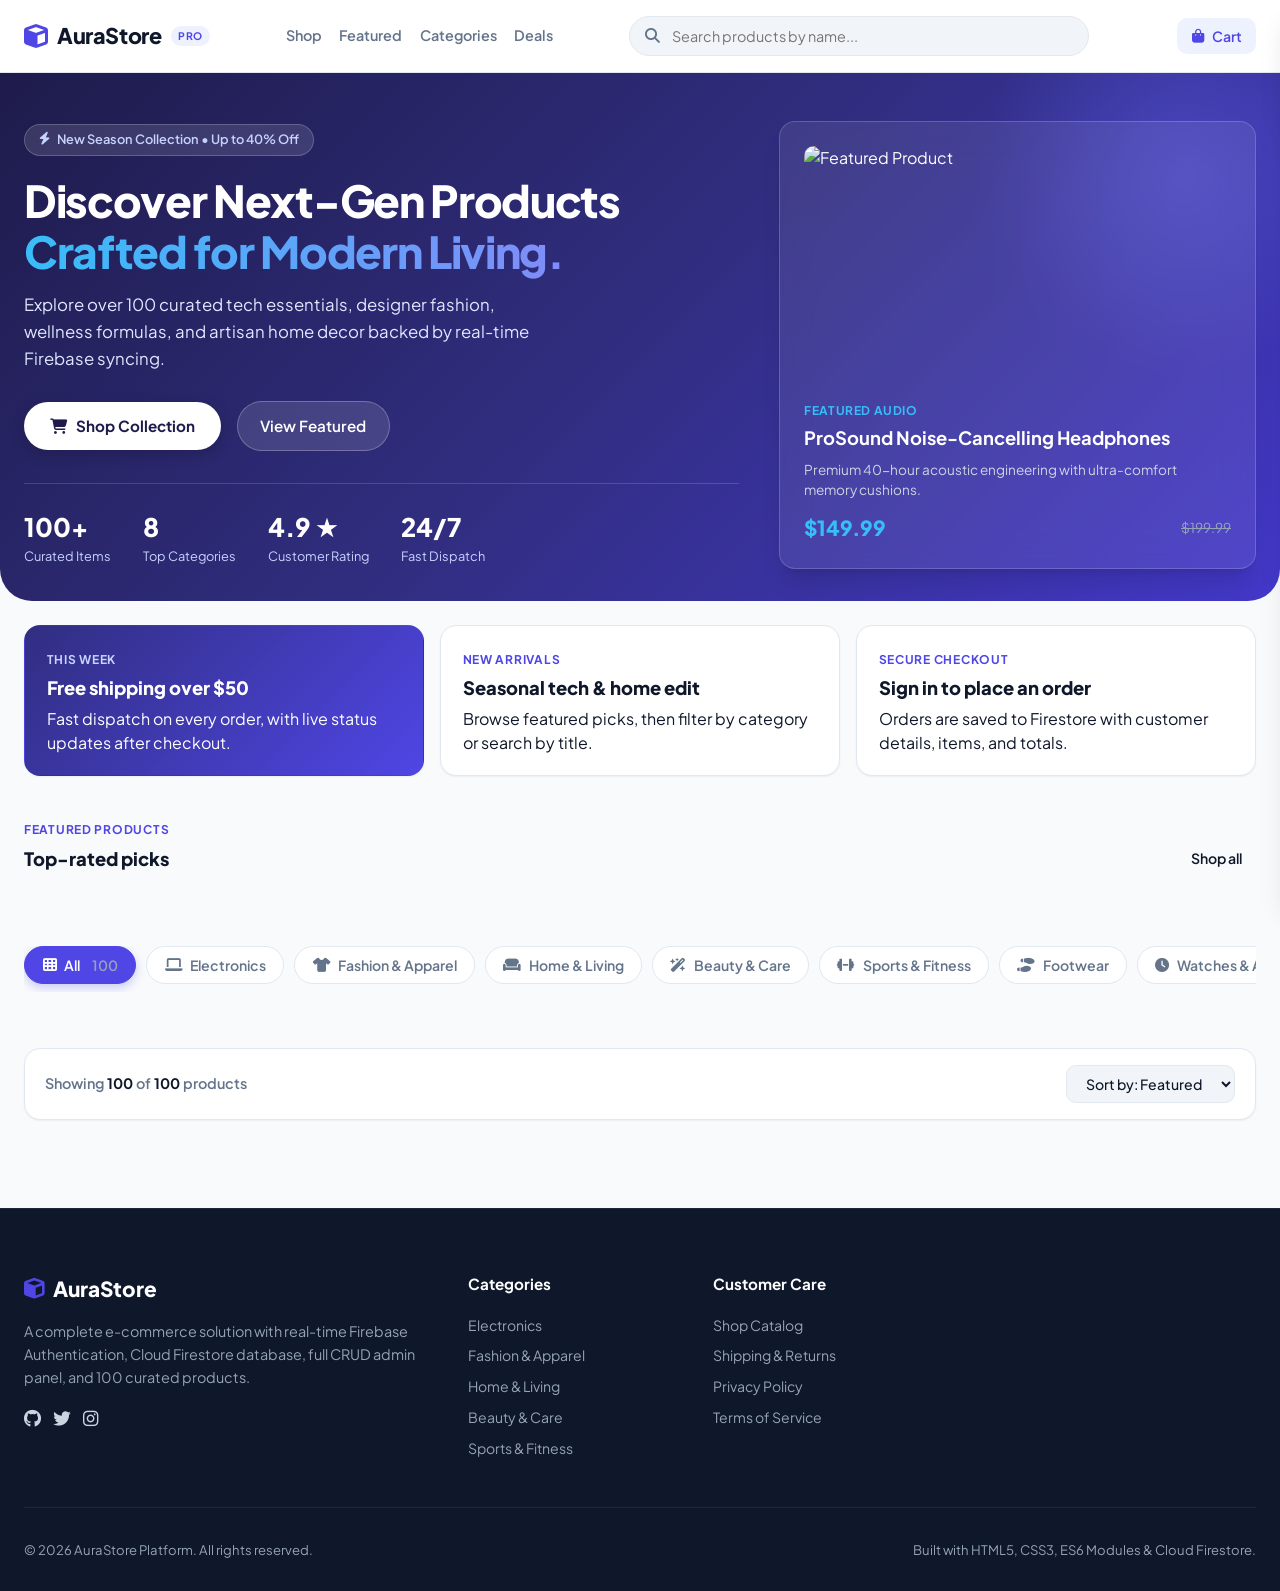
==== commit 5c33ddc4: "Fix admin Firebase auth, dashboard crash, and storefront to match the project brief. Co-authored-by:" ====
--- a/index.html
+++ b/index.html
@@ -33,14 +33,24 @@
         <span class="brand-badge">PRO</span>
       </a>
 
+      <nav class="nav-links" aria-label="Primary">
+        <a href="#products-section">Shop</a>
+        <a href="#featured-section">Featured</a>
+        <a href="#categories-section">Categories</a>
+        <a href="#promo-section">Deals</a>
+      </nav>
+
       <!-- Navbar Instant Search -->
       <div class="nav-search-wrapper">
         <i class="fa-solid fa-magnifying-glass"></i>
-        <input type="text" id="nav-search-input" class="nav-search-input" placeholder="Search 100+ premium products (e.g. Headphones, Shoes, Serum)...">
+        <input type="text" id="nav-search-input" class="nav-search-input" placeholder="Search products by name...">
       </div>
 
       <!-- Navigation Actions -->
       <div class="nav-actions">
+        <button id="btn-mobile-nav" class="mobile-nav-toggle" aria-label="Open menu">
+          <i class="fa-solid fa-bars"></i>
+        </button>
         <!-- Auth Profile / Login Container -->
         <div id="nav-auth-container">
           <!-- Dynamically populated by authService in store.js -->
@@ -55,6 +65,14 @@
       </div>
     </div>
   </header>
+
+  <div id="mobile-nav-drawer" class="mobile-nav-drawer">
+    <a href="#products-section">Shop</a>
+    <a href="#featured-section">Featured</a>
+    <a href="#categories-section">Categories</a>
+    <a href="#promo-section">Deals</a>
+    <button type="button" id="mobile-search-focus" class="nav-btn">Search products</button>
+  </div>
 
   <!-- ==========================================
        HERO BANNER & PROMOTION SECTION
@@ -76,7 +94,10 @@
           </p>
           <div class="hero-buttons">
             <a href="#products-section" class="btn-hero-primary">
-              <i class="fa-solid fa-cart-shopping"></i> Shop 100 Products
+              <i class="fa-solid fa-cart-shopping"></i> Shop Collection
+            </a>
+            <a href="#featured-section" class="btn-hero-secondary">
+              View Featured
             </a>
           </div>
           <div class="hero-stats">
@@ -116,11 +137,44 @@
   <!-- ==========================================
        CATEGORY SHORTCUTS
        ========================================== -->
-  <section class="categories-section">
+  <section id="promo-section" class="promo-section">
+    <div class="container promo-grid">
+      <article class="promo-card promo-card-dark">
+        <span class="promo-kicker">This week</span>
+        <h3>Free shipping over $50</h3>
+        <p>Fast dispatch on every order, with live status updates after checkout.</p>
+      </article>
+      <article class="promo-card">
+        <span class="promo-kicker">New arrivals</span>
+        <h3>Seasonal tech &amp; home edit</h3>
+        <p>Browse featured picks, then filter by category or search by title.</p>
+      </article>
+      <article class="promo-card">
+        <span class="promo-kicker">Secure checkout</span>
+        <h3>Sign in to place an order</h3>
+        <p>Orders are saved to Firestore with customer details, items, and totals.</p>
+      </article>
+    </div>
+  </section>
+
+  <section id="featured-section" class="featured-section">
+    <div class="container">
+      <div class="section-heading">
+        <div>
+          <p class="section-kicker">Featured products</p>
+          <h2>Top-rated picks</h2>
+        </div>
+        <a href="#products-section" class="nav-btn">Shop all</a>
+      </div>
+      <div id="featured-products-grid" class="products-grid featured-grid"></div>
+    </div>
+  </section>
+
+  <section id="categories-section" class="categories-section">
     <div class="container">
       <div class="category-pills-scroll">
         <button class="category-pill active" data-category="All">
-          <i class="fa-solid fa-grid-2"></i> All (100)
+          <i class="fa-solid fa-table-cells"></i> All <span class="pill-count">100</span>
         </button>
         <button class="category-pill" data-category="Electronics">
           <i class="fa-solid fa-laptop"></i> Electronics
@@ -237,7 +291,7 @@
         </div>
 
         <!-- Login Form -->
-        <form id="auth-login-form">
+        <form id="auth-login-form" action="javascript:void(0);" onsubmit="return false;">
           <div class="form-group">
             <label for="login-email">Email Address</label>
             <input type="email" id="login-email" class="form-control" placeholder="name@example.com" required>
@@ -246,13 +300,14 @@
             <label for="login-password">Password</label>
             <input type="password" id="login-password" class="form-control" placeholder="••••••••" required>
           </div>
+          <div id="login-form-error" class="form-error" hidden></div>
           <button type="submit" class="btn-primary" style="width:100%; justify-content:center; padding:0.75rem;">
             Sign In
           </button>
         </form>
 
         <!-- Signup Form -->
-        <form id="auth-signup-form" style="display:none;">
+        <form id="auth-signup-form" action="javascript:void(0);" onsubmit="return false;" style="display:none;">
           <div class="form-group">
             <label for="signup-name">Full Name</label>
             <input type="text" id="signup-name" class="form-control" placeholder="John Doe" required>
@@ -265,6 +320,7 @@
             <label for="signup-password">Password (min 6 characters)</label>
             <input type="password" id="signup-password" class="form-control" placeholder="••••••••" minlength="6" required>
           </div>
+          <div id="signup-form-error" class="form-error" hidden></div>
           <button type="submit" class="btn-primary" style="width:100%; justify-content:center; padding:0.75rem;">
             Create Account
           </button>
@@ -298,12 +354,12 @@
         <button class="modal-close">&times;</button>
       </div>
       <div class="modal-body">
-        <form id="checkout-form">
+        <form id="checkout-form" action="javascript:void(0);" onsubmit="return false;">
           <div class="form-group">
             <label for="checkout-name">Recipient Full Name</label>
             <input type="text" id="checkout-name" class="form-control" placeholder="Jane Doe" required>
           </div>
-          <div style="display:grid; grid-template-columns:1fr 1fr; gap:1rem;">
+          <div class="form-grid-2">
             <div class="form-group">
               <label for="checkout-email">Email Address</label>
               <input type="email" id="checkout-email" class="form-control" placeholder="jane@example.com" required>
@@ -385,7 +441,7 @@
           Paste your Firebase web credentials from the Firebase Console (Project Settings > General > Your Apps) to connect directly to Cloud Firestore.
         </p>
 
-        <form id="firebase-config-form">
+        <form id="firebase-config-form" action="javascript:void(0);" onsubmit="return false;">
           <div class="form-group">
             <label>API Key</label>
             <input type="text" id="cfg-api-key" class="form-control" required>
@@ -449,11 +505,11 @@
         <div class="footer-col">
           <h4>Categories</h4>
           <ul class="footer-links">
-            <li><a href="#products-section">Electronics (15)</a></li>
-            <li><a href="#products-section">Fashion & Apparel (15)</a></li>
-            <li><a href="#products-section">Home & Living (15)</a></li>
-            <li><a href="#products-section">Beauty & Personal Care (15)</a></li>
-            <li><a href="#products-section">Sports & Fitness (15)</a></li>
+            <li><a href="#products-section" data-footer-category="Electronics">Electronics</a></li>
+            <li><a href="#products-section" data-footer-category="Fashion">Fashion & Apparel</a></li>
+            <li><a href="#products-section" data-footer-category="Home & Living">Home & Living</a></li>
+            <li><a href="#products-section" data-footer-category="Beauty">Beauty & Care</a></li>
+            <li><a href="#products-section" data-footer-category="Sports & Fitness">Sports & Fitness</a></li>
           </ul>
         </div>
 
--- a/css/style.css
+++ b/css/style.css
@@ -173,6 +173,52 @@
 }
 
 /* Nav Actions */
+.nav-links {
+  display: flex;
+  align-items: center;
+  gap: 1.1rem;
+  font-size: 0.9rem;
+  font-weight: 600;
+}
+
+.nav-links a {
+  color: var(--text-muted);
+}
+
+.nav-links a:hover {
+  color: var(--primary);
+}
+
+.mobile-nav-toggle {
+  display: none;
+  width: 40px;
+  height: 40px;
+  border-radius: 8px;
+  color: var(--text-main);
+  font-size: 1.1rem;
+}
+
+.mobile-nav-drawer {
+  display: none;
+  flex-direction: column;
+  gap: 0.35rem;
+  padding: 0.75rem 1.5rem 1rem;
+  background: #ffffff;
+  border-bottom: 1px solid var(--border-color);
+}
+
+.mobile-nav-drawer.open {
+  display: flex;
+}
+
+.mobile-nav-drawer a,
+.mobile-nav-drawer button {
+  text-align: left;
+  padding: 0.7rem 0.4rem;
+  font-weight: 600;
+  color: var(--text-main);
+}
+
 .nav-actions {
   display: flex;
   align-items: center;
@@ -1085,6 +1131,18 @@
   margin-bottom: 1.25rem;
 }
 
+.form-grid-2 {
+  display: grid;
+  grid-template-columns: 1fr 1fr;
+  gap: 1rem;
+}
+
+@media (max-width: 640px) {
+  .form-grid-2 {
+    grid-template-columns: 1fr;
+  }
+}
+
 .form-group label {
   display: block;
   font-size: 0.85rem;
@@ -1321,7 +1379,98 @@
   to { opacity: 1; transform: translateY(0); }
 }
 
+.promo-section {
+  padding: 1.5rem 0 0.5rem;
+}
+
+.promo-grid {
+  display: grid;
+  grid-template-columns: repeat(3, 1fr);
+  gap: 1rem;
+}
+
+.promo-card {
+  background: #ffffff;
+  border: 1px solid var(--border-color);
+  border-radius: var(--radius-lg);
+  padding: 1.25rem 1.35rem;
+  box-shadow: var(--shadow-sm);
+}
+
+.promo-card-dark {
+  background: linear-gradient(135deg, #312e81, #4f46e5);
+  color: #ffffff;
+  border-color: transparent;
+}
+
+.promo-kicker,
+.section-kicker {
+  display: inline-block;
+  font-size: 0.75rem;
+  font-weight: 700;
+  text-transform: uppercase;
+  letter-spacing: 0.06em;
+  color: var(--primary);
+  margin-bottom: 0.35rem;
+}
+
+.promo-card-dark .promo-kicker {
+  color: #c7d2fe;
+}
+
+.promo-card h3,
+.section-heading h2 {
+  font-size: 1.15rem;
+  font-weight: 800;
+  margin-bottom: 0.35rem;
+}
+
+.featured-section {
+  padding: 2rem 0 0.5rem;
+}
+
+.section-heading {
+  display: flex;
+  align-items: flex-end;
+  justify-content: space-between;
+  gap: 1rem;
+  margin-bottom: 1.25rem;
+}
+
+.featured-grid {
+  margin-bottom: 0.5rem;
+}
+
+.pill-count {
+  margin-left: 0.3rem;
+  color: var(--text-light);
+  font-weight: 600;
+}
+
+.form-error {
+  background: #fef2f2;
+  color: #b91c1c;
+  border: 1px solid #fecaca;
+  border-radius: 8px;
+  padding: 0.65rem 0.8rem;
+  font-size: 0.82rem;
+  font-weight: 600;
+  margin-bottom: 0.85rem;
+  text-align: left;
+}
+
 /* Responsive */
+@media (max-width: 1100px) {
+  .nav-links {
+    display: none;
+  }
+  .mobile-nav-toggle {
+    display: inline-flex;
+    align-items: center;
+    justify-content: center;
+  }
+}
+
 @media (max-width: 900px) {
   .hero-grid {
     grid-template-columns: 1fr;
@@ -1334,6 +1483,9 @@
   }
   .footer-grid {
     grid-template-columns: 1fr 1fr;
+  }
+  .promo-grid {
+    grid-template-columns: 1fr;
   }
 }
 
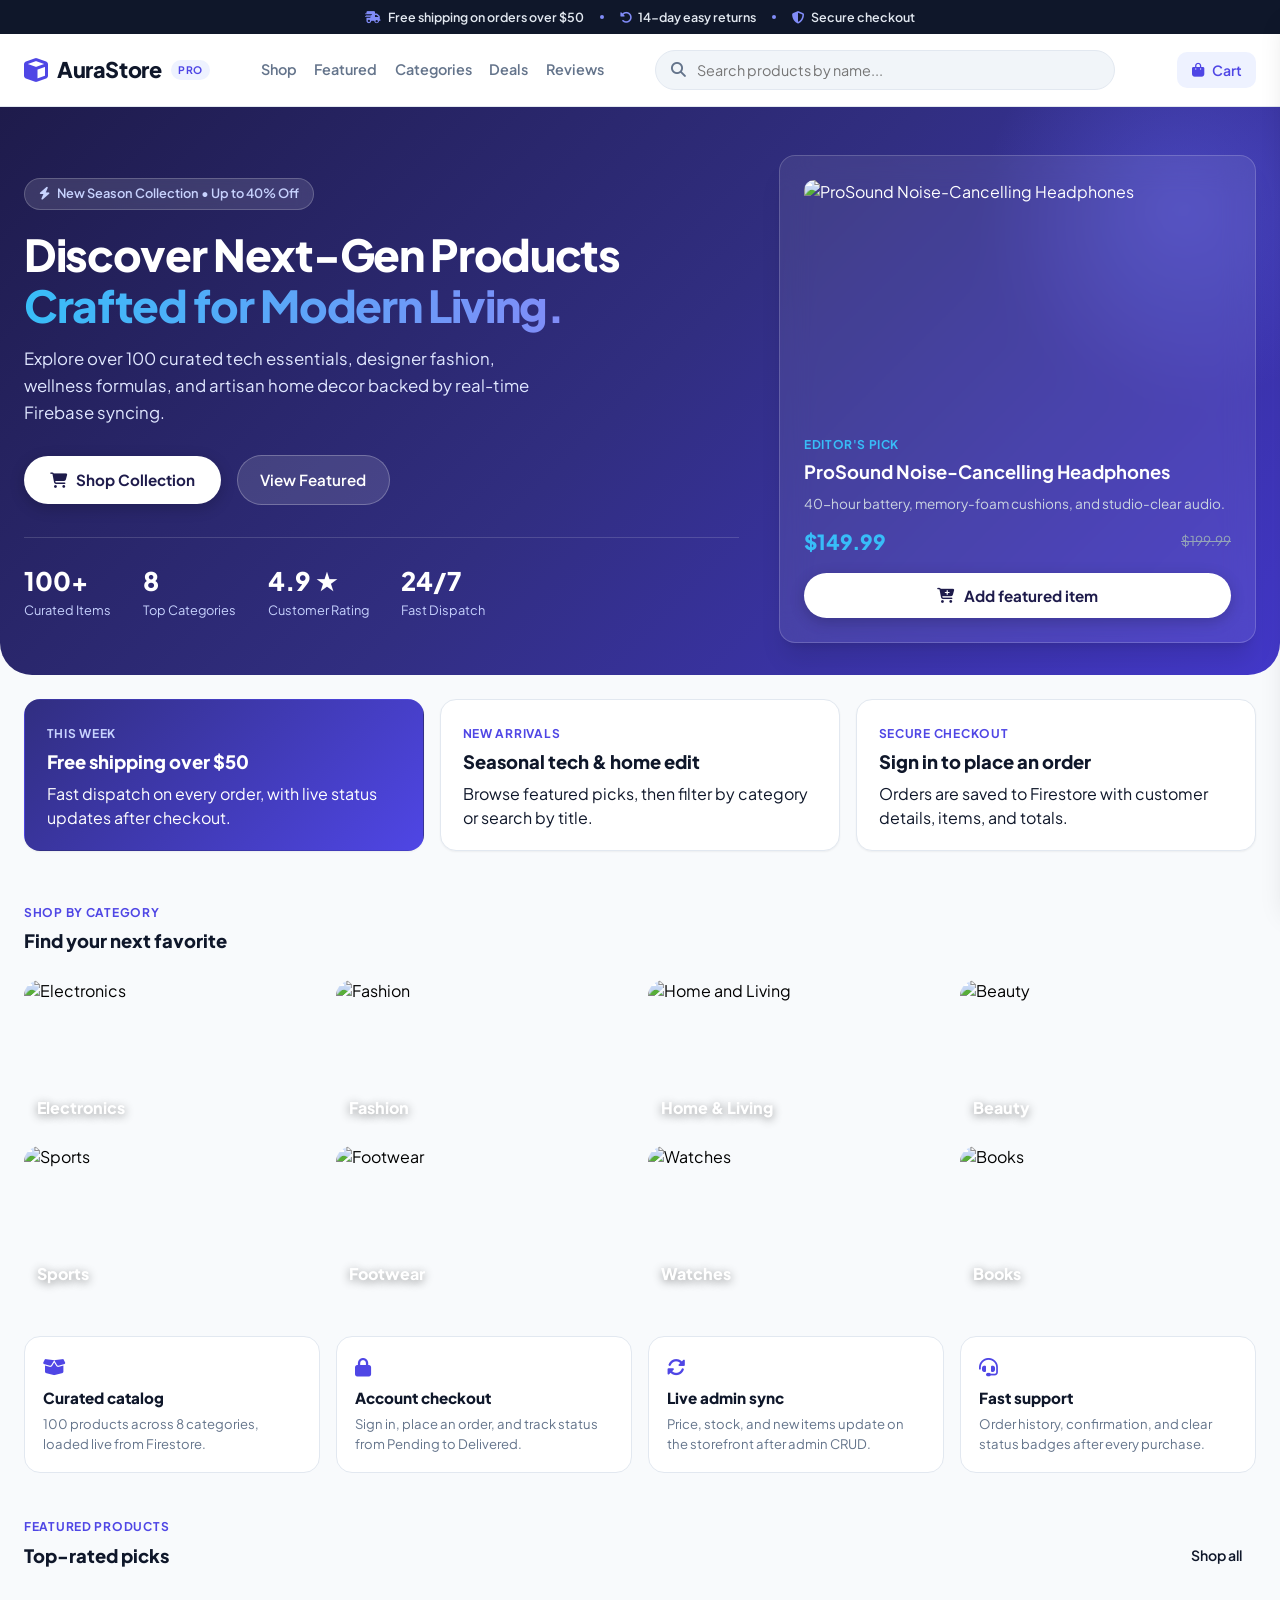
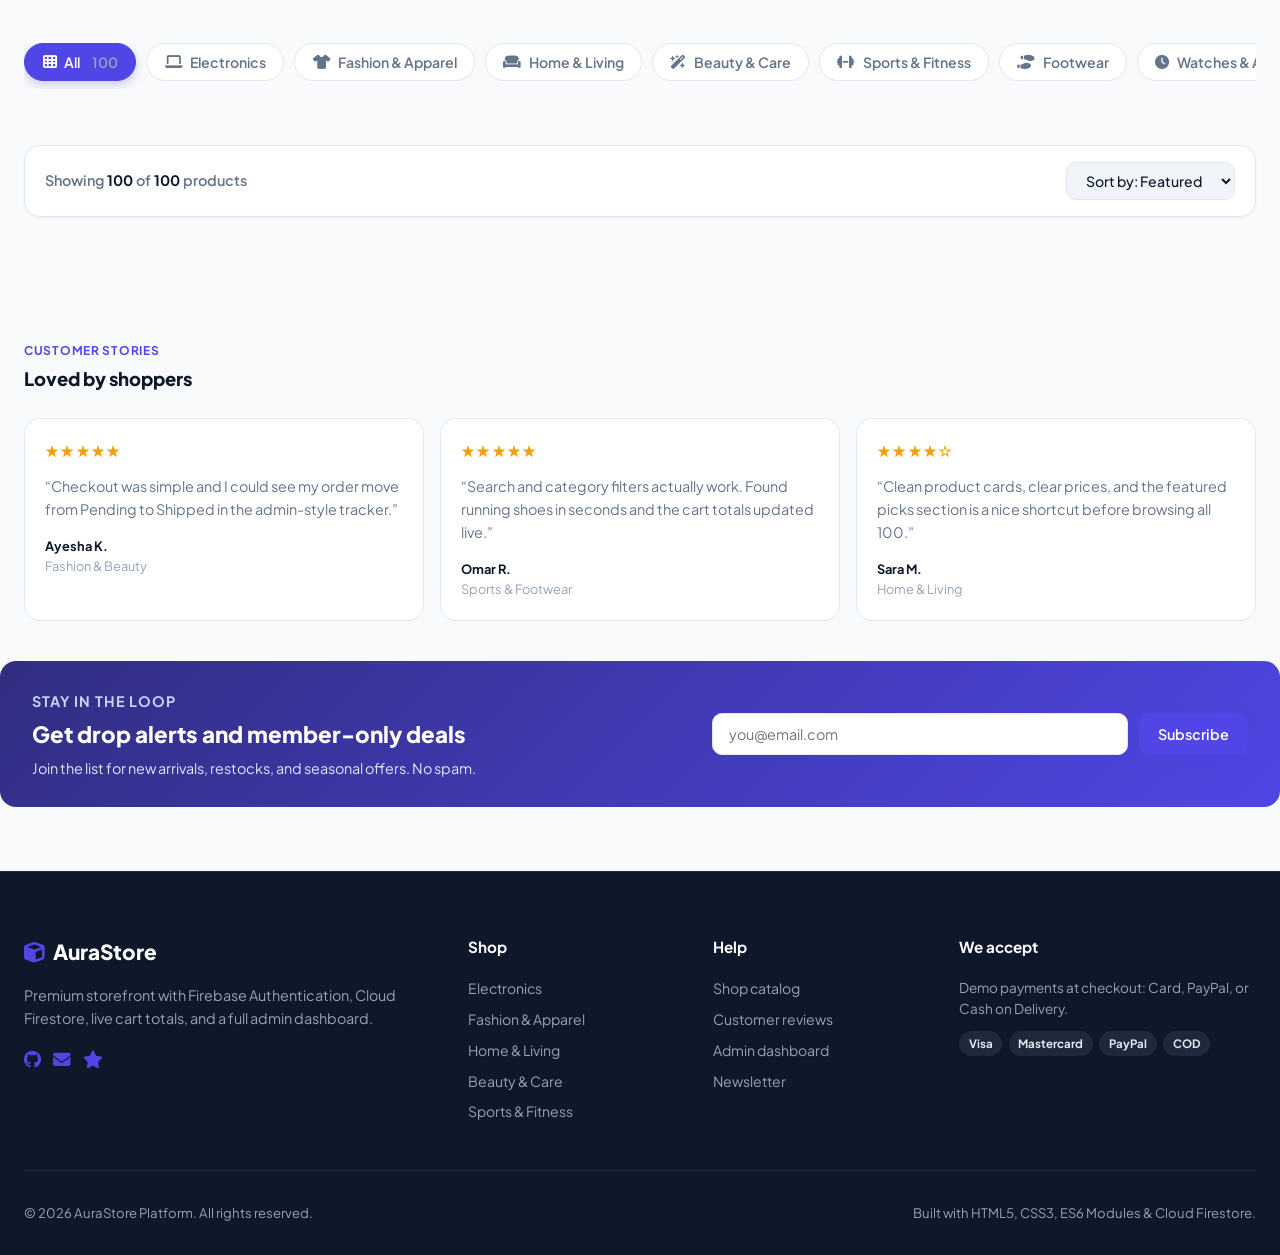
==== commit 64241f02: "Advance the storefront with category cards, reviews, newsletter, and a richer homepage. Co-authored-" ====
--- a/index.html
+++ b/index.html
@@ -21,6 +21,16 @@
 </head>
 <body>
 
+  <div class="announce-bar">
+    <div class="container announce-bar-inner">
+      <span><i class="fa-solid fa-truck-fast"></i> Free shipping on orders over $50</span>
+      <span class="announce-dot"></span>
+      <span><i class="fa-solid fa-rotate-left"></i> 14-day easy returns</span>
+      <span class="announce-dot"></span>
+      <span><i class="fa-solid fa-shield-halved"></i> Secure checkout</span>
+    </div>
+  </div>
+
   <!-- ==========================================
        NAVIGATION BAR
        ========================================== -->
@@ -36,8 +46,9 @@
       <nav class="nav-links" aria-label="Primary">
         <a href="#products-section">Shop</a>
         <a href="#featured-section">Featured</a>
-        <a href="#categories-section">Categories</a>
+        <a href="#category-showcase">Categories</a>
         <a href="#promo-section">Deals</a>
+        <a href="#reviews-section">Reviews</a>
       </nav>
 
       <!-- Navbar Instant Search -->
@@ -59,7 +70,7 @@
         <!-- Cart Trigger Button -->
         <button id="nav-cart-trigger" class="nav-btn cart-trigger-btn">
           <i class="fa-solid fa-bag-shopping"></i>
-          <span>Cart</span>
+          <span class="nav-btn-label">Cart</span>
           <span id="nav-cart-badge" class="cart-badge" style="display: none;">0</span>
         </button>
       </div>
@@ -69,9 +80,18 @@
   <div id="mobile-nav-drawer" class="mobile-nav-drawer">
     <a href="#products-section">Shop</a>
     <a href="#featured-section">Featured</a>
-    <a href="#categories-section">Categories</a>
+    <a href="#category-showcase">Categories</a>
     <a href="#promo-section">Deals</a>
-    <button type="button" id="mobile-search-focus" class="nav-btn">Search products</button>
+    <a href="#reviews-section">Reviews</a>
+  </div>
+
+  <div class="mobile-search-bar">
+    <div class="container">
+      <div class="nav-search-wrapper">
+        <i class="fa-solid fa-magnifying-glass"></i>
+        <input type="search" id="mobile-search-input" class="nav-search-input" placeholder="Search products by name...">
+      </div>
+    </div>
   </div>
 
   <!-- ==========================================
@@ -121,14 +141,17 @@
         </div>
 
         <div class="hero-banner-card">
-          <img src="https://images.unsplash.com/photo-1505740420928-5e560c06d30e?w=600&auto=format&fit=crop&q=80" alt="Featured Product">
-          <div class="hero-card-tag">Featured Audio</div>
+          <img src="https://images.unsplash.com/photo-1505740420928-5e560c06d30e?w=600&auto=format&fit=crop&q=80" alt="ProSound Noise-Cancelling Headphones">
+          <div class="hero-card-tag">Editor's pick</div>
           <h3 class="hero-card-title">ProSound Noise-Cancelling Headphones</h3>
-          <p style="font-size: 0.85rem; color: #cbd5e1; margin-bottom: 0.75rem;">Premium 40-hour acoustic engineering with ultra-comfort memory cushions.</p>
-          <div style="display:flex; justify-content:space-between; align-items:center;">
-            <span style="font-size:1.3rem; font-weight:800; color:#38bdf8;">$149.99</span>
-            <span style="font-size:0.85rem; color:#94a3b8; text-decoration:line-through;">$199.99</span>
-          </div>
+          <p class="hero-card-copy">40-hour battery, memory-foam cushions, and studio-clear audio.</p>
+          <div class="hero-card-price-row">
+            <span class="hero-card-price">$149.99</span>
+            <span class="hero-card-was">$199.99</span>
+          </div>
+          <button type="button" id="btn-hero-featured" class="btn-hero-primary hero-card-btn" data-product-id="prod-001">
+            <i class="fa-solid fa-cart-plus"></i> Add featured item
+          </button>
         </div>
       </div>
     </div>
@@ -157,6 +180,76 @@
     </div>
   </section>
 
+  <section id="category-showcase" class="category-showcase">
+    <div class="container">
+      <div class="section-heading">
+        <div>
+          <p class="section-kicker">Shop by category</p>
+          <h2>Find your next favorite</h2>
+        </div>
+      </div>
+      <div class="category-card-grid">
+        <button type="button" class="category-card" data-category="Electronics">
+          <img src="https://images.unsplash.com/photo-1517336714731-489689fd1ca8?w=600&auto=format&fit=crop&q=80" alt="Electronics">
+          <span>Electronics</span>
+        </button>
+        <button type="button" class="category-card" data-category="Fashion">
+          <img src="https://images.unsplash.com/photo-1483985988355-763728e1935b?w=600&auto=format&fit=crop&q=80" alt="Fashion">
+          <span>Fashion</span>
+        </button>
+        <button type="button" class="category-card" data-category="Home & Living">
+          <img src="https://images.unsplash.com/photo-1616486338812-3dadae4b4ace?w=600&auto=format&fit=crop&q=80" alt="Home and Living">
+          <span>Home & Living</span>
+        </button>
+        <button type="button" class="category-card" data-category="Beauty">
+          <img src="https://images.unsplash.com/photo-1596462502278-27bfdc403348?w=600&auto=format&fit=crop&q=80" alt="Beauty">
+          <span>Beauty</span>
+        </button>
+        <button type="button" class="category-card" data-category="Sports & Fitness">
+          <img src="https://images.unsplash.com/photo-1517836357463-d25dfeac3438?w=600&auto=format&fit=crop&q=80" alt="Sports">
+          <span>Sports</span>
+        </button>
+        <button type="button" class="category-card" data-category="Footwear">
+          <img src="https://images.unsplash.com/photo-1542291026-7eec264c27ff?w=600&auto=format&fit=crop&q=80" alt="Footwear">
+          <span>Footwear</span>
+        </button>
+        <button type="button" class="category-card" data-category="Watches & Accessories">
+          <img src="https://images.unsplash.com/photo-1524805444758-089113d48a6d?w=600&auto=format&fit=crop&q=80" alt="Watches">
+          <span>Watches</span>
+        </button>
+        <button type="button" class="category-card" data-category="Books & Stationery">
+          <img src="https://images.unsplash.com/photo-1512820790803-83ca734da794?w=600&auto=format&fit=crop&q=80" alt="Books">
+          <span>Books</span>
+        </button>
+      </div>
+    </div>
+  </section>
+
+  <section class="trust-section">
+    <div class="container trust-grid">
+      <article class="trust-card">
+        <i class="fa-solid fa-box-open"></i>
+        <h3>Curated catalog</h3>
+        <p>100 products across 8 categories, loaded live from Firestore.</p>
+      </article>
+      <article class="trust-card">
+        <i class="fa-solid fa-lock"></i>
+        <h3>Account checkout</h3>
+        <p>Sign in, place an order, and track status from Pending to Delivered.</p>
+      </article>
+      <article class="trust-card">
+        <i class="fa-solid fa-rotate"></i>
+        <h3>Live admin sync</h3>
+        <p>Price, stock, and new items update on the storefront after admin CRUD.</p>
+      </article>
+      <article class="trust-card">
+        <i class="fa-solid fa-headset"></i>
+        <h3>Fast support</h3>
+        <p>Order history, confirmation, and clear status badges after every purchase.</p>
+      </article>
+    </div>
+  </section>
+
   <section id="featured-section" class="featured-section">
     <div class="container">
       <div class="section-heading">
@@ -234,6 +327,58 @@
     </div>
   </main>
 
+  <section id="reviews-section" class="reviews-section">
+    <div class="container">
+      <div class="section-heading">
+        <div>
+          <p class="section-kicker">Customer stories</p>
+          <h2>Loved by shoppers</h2>
+        </div>
+      </div>
+      <div class="reviews-grid">
+        <article class="review-card">
+          <div class="review-stars">★★★★★</div>
+          <p>“Checkout was simple and I could see my order move from Pending to Shipped in the admin-style tracker.”</p>
+          <div class="review-author">
+            <strong>Ayesha K.</strong>
+            <span>Fashion & Beauty</span>
+          </div>
+        </article>
+        <article class="review-card">
+          <div class="review-stars">★★★★★</div>
+          <p>“Search and category filters actually work. Found running shoes in seconds and the cart totals updated live.”</p>
+          <div class="review-author">
+            <strong>Omar R.</strong>
+            <span>Sports & Footwear</span>
+          </div>
+        </article>
+        <article class="review-card">
+          <div class="review-stars">★★★★☆</div>
+          <p>“Clean product cards, clear prices, and the featured picks section is a nice shortcut before browsing all 100.”</p>
+          <div class="review-author">
+            <strong>Sara M.</strong>
+            <span>Home & Living</span>
+          </div>
+        </article>
+      </div>
+    </div>
+  </section>
+
+  <section class="newsletter-section">
+    <div class="container newsletter-panel">
+      <div>
+        <p class="section-kicker">Stay in the loop</p>
+        <h2>Get drop alerts and member-only deals</h2>
+        <p>Join the list for new arrivals, restocks, and seasonal offers. No spam.</p>
+      </div>
+      <form id="newsletter-form" class="newsletter-form">
+        <label class="sr-only" for="newsletter-email">Email address</label>
+        <input type="email" id="newsletter-email" class="form-control" placeholder="you@email.com" required>
+        <button type="submit" class="btn-primary">Subscribe</button>
+      </form>
+    </div>
+  </section>
+
   <!-- ==========================================
        SHOPPING CART SLIDE-OUT DRAWER
        ========================================== -->
@@ -446,7 +591,7 @@
             <label>API Key</label>
             <input type="text" id="cfg-api-key" class="form-control" required>
           </div>
-          <div style="display:grid; grid-template-columns:1fr 1fr; gap:0.75rem;">
+          <div class="form-grid-2">
             <div class="form-group">
               <label>Auth Domain</label>
               <input type="text" id="cfg-auth-domain" class="form-control" required>
@@ -456,7 +601,7 @@
               <input type="text" id="cfg-project-id" class="form-control" required>
             </div>
           </div>
-          <div style="display:grid; grid-template-columns:1fr 1fr; gap:0.75rem;">
+          <div class="form-grid-2">
             <div class="form-group">
               <label>Storage Bucket</label>
               <input type="text" id="cfg-storage-bucket" class="form-control">
@@ -491,19 +636,19 @@
     <div class="container">
       <div class="footer-grid">
         <div class="footer-brand">
-          <h3><i class="fa-solid fa-cube" style="color:var(--primary);"></i> AuraStore</h3>
-          <p style="font-size:0.9rem; line-height:1.6; margin-bottom:1rem;">
-            A complete e-commerce solution with real-time Firebase Authentication, Cloud Firestore database, full CRUD admin panel, and 100 curated products.
+          <h3><i class="fa-solid fa-cube"></i> AuraStore</h3>
+          <p>
+            Premium storefront with Firebase Authentication, Cloud Firestore, live cart totals, and a full admin dashboard.
           </p>
-          <div style="display:flex; gap:0.75rem; font-size:1.1rem;">
-            <a href="#" style="color:#cbd5e1;"><i class="fa-brands fa-github"></i></a>
-            <a href="#" style="color:#cbd5e1;"><i class="fa-brands fa-twitter"></i></a>
-            <a href="#" style="color:#cbd5e1;"><i class="fa-brands fa-instagram"></i></a>
+          <div class="footer-social">
+            <a href="https://github.com/AbdulSamad99661/online-shop" target="_blank" rel="noopener" aria-label="GitHub"><i class="fa-brands fa-github"></i></a>
+            <a href="#newsletter-form" aria-label="Newsletter"><i class="fa-solid fa-envelope"></i></a>
+            <a href="#reviews-section" aria-label="Reviews"><i class="fa-solid fa-star"></i></a>
           </div>
         </div>
 
         <div class="footer-col">
-          <h4>Categories</h4>
+          <h4>Shop</h4>
           <ul class="footer-links">
             <li><a href="#products-section" data-footer-category="Electronics">Electronics</a></li>
             <li><a href="#products-section" data-footer-category="Fashion">Fashion & Apparel</a></li>
@@ -514,13 +659,24 @@
         </div>
 
         <div class="footer-col">
-          <h4>Customer Care</h4>
+          <h4>Help</h4>
           <ul class="footer-links">
-            <li><a href="#products-section">Shop Catalog</a></li>
-            <li><a href="#">Shipping & Returns</a></li>
-            <li><a href="#">Privacy Policy</a></li>
-            <li><a href="#">Terms of Service</a></li>
+            <li><a href="#products-section">Shop catalog</a></li>
+            <li><a href="#reviews-section">Customer reviews</a></li>
+            <li><a href="admin.html">Admin dashboard</a></li>
+            <li><a href="#newsletter-form">Newsletter</a></li>
           </ul>
+        </div>
+
+        <div class="footer-col">
+          <h4>We accept</h4>
+          <p class="footer-pay-note">Demo payments at checkout: Card, PayPal, or Cash on Delivery.</p>
+          <div class="footer-pay">
+            <span>Visa</span>
+            <span>Mastercard</span>
+            <span>PayPal</span>
+            <span>COD</span>
+          </div>
         </div>
       </div>
 
@@ -532,6 +688,10 @@
   </footer>
 
   <!-- Storefront JavaScript Entry Point -->
+  <button type="button" id="btn-back-to-top" class="back-to-top" aria-label="Back to top">
+    <i class="fa-solid fa-arrow-up"></i>
+  </button>
+
   <script type="module" src="js/store.js"></script>
 </body>
 </html>
--- a/css/style.css
+++ b/css/style.css
@@ -59,6 +59,10 @@
   line-height: 1.5;
   -webkit-font-smoothing: antialiased;
   overflow-x: hidden;
+}
+
+body.mobile-menu-open {
+  overflow: hidden;
 }
 
 a {
@@ -324,7 +328,7 @@
   position: absolute;
   right: 0;
   top: calc(100% + 8px);
-  width: 230px;
+  width: min(230px, calc(100vw - 1.5rem));
   background: var(--bg-surface);
   border-radius: var(--radius-lg);
   border: 1px solid var(--border-color);
@@ -557,9 +561,13 @@
   overflow-x: auto;
   padding-bottom: 0.5rem;
   scrollbar-width: thin;
+  -webkit-overflow-scrolling: touch;
+  scroll-snap-type: x proximity;
 }
 
 .category-pill {
+  flex-shrink: 0;
+  scroll-snap-align: start;
   white-space: nowrap;
   padding: 0.55rem 1.1rem;
   border-radius: var(--radius-full);
@@ -652,7 +660,7 @@
 
 .products-grid {
   display: grid;
-  grid-template-columns: repeat(auto-fill, minmax(260px, 1fr));
+  grid-template-columns: repeat(auto-fill, minmax(min(260px, 100%), 1fr));
   gap: 1.5rem;
   margin-bottom: 3.5rem;
 }
@@ -1131,16 +1139,27 @@
   margin-bottom: 1.25rem;
 }
 
-.form-grid-2 {
+.form-grid-2,
+.form-grid-3 {
   display: grid;
   grid-template-columns: 1fr 1fr;
   gap: 1rem;
 }
 
-@media (max-width: 640px) {
-  .form-grid-2 {
-    grid-template-columns: 1fr;
-  }
+.form-grid-3 {
+  grid-template-columns: 1fr 1fr 1fr;
+}
+
+.mobile-search-bar {
+  display: none;
+  padding: 0.7rem 0;
+  background: #ffffff;
+  border-bottom: 1px solid var(--border-color);
+}
+
+.mobile-search-bar .nav-search-wrapper {
+  display: block;
+  max-width: none;
 }
 
 .form-group label {
@@ -1459,54 +1478,602 @@
   text-align: left;
 }
 
-/* Responsive */
+.sr-only {
+  position: absolute;
+  width: 1px;
+  height: 1px;
+  padding: 0;
+  margin: -1px;
+  overflow: hidden;
+  clip: rect(0, 0, 0, 0);
+  border: 0;
+}
+
+.announce-bar {
+  background: #0f172a;
+  color: #e2e8f0;
+  font-size: 0.78rem;
+  font-weight: 600;
+}
+
+.announce-bar-inner {
+  display: flex;
+  align-items: center;
+  justify-content: center;
+  gap: 1rem;
+  min-height: 34px;
+  flex-wrap: wrap;
+  padding: 0.4rem 1rem;
+}
+
+.announce-dot {
+  width: 4px;
+  height: 4px;
+  border-radius: 50%;
+  background: #818cf8;
+}
+
+.announce-bar i {
+  color: #818cf8;
+  margin-right: 0.3rem;
+}
+
+.hero-card-copy {
+  font-size: 0.85rem;
+  color: #cbd5e1;
+  margin-bottom: 0.75rem;
+}
+
+.hero-card-price-row {
+  display: flex;
+  justify-content: space-between;
+  align-items: center;
+  margin-bottom: 1rem;
+}
+
+.hero-card-price {
+  font-size: 1.3rem;
+  font-weight: 800;
+  color: #38bdf8;
+}
+
+.hero-card-was {
+  font-size: 0.85rem;
+  color: #94a3b8;
+  text-decoration: line-through;
+}
+
+.hero-card-btn {
+  width: 100%;
+  justify-content: center;
+}
+
+.category-showcase,
+.reviews-section {
+  padding: 2.5rem 0 1rem;
+}
+
+.category-card-grid {
+  display: grid;
+  grid-template-columns: repeat(4, minmax(0, 1fr));
+  gap: 1rem;
+}
+
+.category-card {
+  position: relative;
+  overflow: hidden;
+  border-radius: var(--radius-lg);
+  min-height: 150px;
+  text-align: left;
+}
+
+.category-card img {
+  width: 100%;
+  height: 150px;
+  object-fit: cover;
+  transition: transform 0.4s ease;
+}
+
+.category-card span {
+  position: absolute;
+  left: 0.8rem;
+  bottom: 0.8rem;
+  color: #fff;
+  font-weight: 800;
+  text-shadow: 0 2px 10px rgba(0, 0, 0, 0.45);
+}
+
+.category-card:hover img {
+  transform: scale(1.06);
+}
+
+.trust-section {
+  padding: 1.5rem 0 0.5rem;
+}
+
+.trust-grid {
+  display: grid;
+  grid-template-columns: repeat(4, minmax(0, 1fr));
+  gap: 1rem;
+}
+
+.trust-card {
+  background: #fff;
+  border: 1px solid var(--border-color);
+  border-radius: var(--radius-lg);
+  padding: 1.15rem;
+}
+
+.trust-card i {
+  color: var(--primary);
+  font-size: 1.15rem;
+  margin-bottom: 0.6rem;
+}
+
+.trust-card h3 {
+  font-size: 0.95rem;
+  font-weight: 800;
+  margin-bottom: 0.3rem;
+}
+
+.trust-card p {
+  font-size: 0.82rem;
+  color: var(--text-muted);
+}
+
+.reviews-grid {
+  display: grid;
+  grid-template-columns: repeat(3, minmax(0, 1fr));
+  gap: 1rem;
+}
+
+.review-card {
+  background: #fff;
+  border: 1px solid var(--border-color);
+  border-radius: var(--radius-lg);
+  padding: 1.25rem;
+}
+
+.review-stars {
+  color: #f59e0b;
+  letter-spacing: 0.08em;
+  margin-bottom: 0.7rem;
+}
+
+.review-card p {
+  color: var(--text-muted);
+  font-size: 0.9rem;
+  line-height: 1.6;
+  margin-bottom: 1rem;
+}
+
+.review-author {
+  display: flex;
+  flex-direction: column;
+  gap: 0.1rem;
+  font-size: 0.8rem;
+}
+
+.review-author span {
+  color: var(--text-light);
+}
+
+.newsletter-section {
+  padding: 1.5rem 0 0;
+}
+
+.newsletter-panel {
+  display: grid;
+  grid-template-columns: 1.1fr 0.9fr;
+  gap: 1.5rem;
+  align-items: center;
+  background: linear-gradient(135deg, #312e81, #4f46e5);
+  color: #fff;
+  border-radius: var(--radius-lg);
+  padding: 1.75rem 2rem;
+}
+
+.newsletter-panel .section-kicker {
+  color: #c7d2fe;
+}
+
+.newsletter-panel h2 {
+  font-size: 1.4rem;
+  font-weight: 800;
+  margin-bottom: 0.4rem;
+}
+
+.newsletter-panel p {
+  color: #e0e7ff;
+  font-size: 0.9rem;
+}
+
+.newsletter-form {
+  display: flex;
+  gap: 0.65rem;
+}
+
+.newsletter-form .form-control {
+  background: #fff;
+}
+
+.footer-brand p {
+  font-size: 0.9rem;
+  line-height: 1.6;
+  margin-bottom: 1rem;
+}
+
+.footer-brand i {
+  color: var(--primary);
+}
+
+.footer-social {
+  display: flex;
+  gap: 0.75rem;
+  font-size: 1.1rem;
+}
+
+.footer-social a {
+  color: #cbd5e1;
+}
+
+.footer-social a:hover {
+  color: #fff;
+}
+
+.footer-pay-note {
+  font-size: 0.85rem;
+  margin-bottom: 0.75rem;
+}
+
+.footer-pay {
+  display: flex;
+  flex-wrap: wrap;
+  gap: 0.4rem;
+}
+
+.footer-pay span {
+  background: #1e293b;
+  color: #e2e8f0;
+  border-radius: 999px;
+  padding: 0.25rem 0.6rem;
+  font-size: 0.72rem;
+  font-weight: 700;
+}
+
+.back-to-top {
+  position: fixed;
+  right: 1.1rem;
+  bottom: 1.1rem;
+  width: 44px;
+  height: 44px;
+  border-radius: 50%;
+  background: var(--primary);
+  color: #fff;
+  box-shadow: var(--shadow-lg);
+  z-index: 1500;
+  display: none;
+  align-items: center;
+  justify-content: center;
+}
+
+.back-to-top.visible {
+  display: inline-flex;
+}
+
+@media (hover: none) {
+  .btn-quick-view {
+    opacity: 1;
+    transform: translateX(-50%) translateY(0);
+  }
+  .product-card:hover {
+    transform: none;
+  }
+}
+
+/* Tablet landscape / small desktop */
 @media (max-width: 1100px) {
+  .container {
+    padding: 0 1.15rem;
+  }
+
+  .nav-container {
+    gap: 0.75rem;
+  }
+
   .nav-links {
     display: none;
   }
+
   .mobile-nav-toggle {
     display: inline-flex;
     align-items: center;
     justify-content: center;
   }
-}
-
+
+  .nav-search-wrapper {
+    max-width: 280px;
+  }
+
+  .hero-title {
+    font-size: 2.25rem;
+  }
+
+  .hero-grid {
+    gap: 1.5rem;
+  }
+
+  .products-grid {
+    grid-template-columns: repeat(auto-fill, minmax(210px, 1fr));
+    gap: 1.1rem;
+  }
+
+  .promo-grid {
+    grid-template-columns: 1fr 1fr;
+  }
+
+  .promo-grid .promo-card:first-child {
+    grid-column: 1 / -1;
+  }
+
+  .category-card-grid,
+  .trust-grid {
+    grid-template-columns: repeat(2, minmax(0, 1fr));
+  }
+
+  .reviews-grid,
+  .newsletter-panel {
+    grid-template-columns: 1fr;
+  }
+}
+
+/* Tablet portrait */
 @media (max-width: 900px) {
+  .hero-section {
+    padding: 2rem 0 1.5rem;
+    border-radius: 0 0 1.25rem 1.25rem;
+  }
+
   .hero-grid {
     grid-template-columns: 1fr;
   }
-  .hero-banner-card {
-    display: none;
-  }
+
+  .hero-stats {
+    gap: 1rem;
+    flex-wrap: wrap;
+  }
+
+  .hero-stat-item {
+    min-width: 30%;
+    flex: 1;
+  }
+
   .quick-view-grid {
     grid-template-columns: 1fr;
   }
+
   .footer-grid {
     grid-template-columns: 1fr 1fr;
-  }
-  .promo-grid {
+    gap: 2rem;
+  }
+
+  .modal-content.modal-lg {
+    max-width: 100%;
+  }
+}
+
+/* Large phones / small tablets */
+@media (max-width: 768px) {
+  .nav-container {
+    height: 64px;
+    gap: 0.5rem;
+  }
+
+  .brand-logo {
+    font-size: 1.15rem;
+  }
+
+  .brand-badge,
+  .nav-btn-label,
+  .user-display-name,
+  .user-profile-btn .fa-chevron-down {
+    display: none;
+  }
+
+  .nav-container > .nav-search-wrapper {
+    display: none;
+  }
+
+  .mobile-search-bar {
+    display: block;
+  }
+
+  .user-profile-btn {
+    padding: 0.25rem;
+    border: none;
+    background: transparent;
+  }
+
+  .nav-actions {
+    gap: 0.35rem;
+  }
+
+  .nav-btn,
+  .cart-trigger-btn {
+    padding: 0.5rem 0.65rem;
+  }
+
+  .hero-title {
+    font-size: 1.85rem;
+  }
+
+  .hero-title br {
+    display: none;
+  }
+
+  .hero-description {
+    font-size: 0.95rem;
+    margin-bottom: 1.25rem;
+  }
+
+  .hero-stats {
+    display: grid;
+    grid-template-columns: 1fr 1fr;
+    gap: 0.85rem 1rem;
+  }
+
+  .hero-banner-card {
+    max-width: 420px;
+  }
+
+  .promo-grid,
+  .footer-grid,
+  .form-grid-2,
+  .form-grid-3,
+  .newsletter-form {
     grid-template-columns: 1fr;
   }
-}
-
-@media (max-width: 640px) {
-  .nav-search-wrapper {
+
+  .announce-dot,
+  .announce-bar span:nth-child(n+3) {
     display: none;
   }
-  .hero-title {
-    font-size: 2rem;
-  }
+
+  .newsletter-form {
+    flex-direction: column;
+  }
+
+  .promo-grid .promo-card:first-child {
+    grid-column: auto;
+  }
+
+  .section-heading {
+    align-items: center;
+  }
+
+  .form-control,
+  .nav-search-input,
+  .control-select {
+    font-size: 16px;
+  }
+
+  .quick-view-img {
+    height: 220px;
+  }
+
+  .store-controls-bar {
+    flex-direction: column;
+    align-items: stretch;
+    padding: 0.85rem 1rem;
+  }
+
+  .store-controls-right,
+  .control-select {
+    width: 100%;
+  }
+
   .products-grid {
-    grid-template-columns: repeat(auto-fill, minmax(160px, 1fr));
-    gap: 0.9rem;
-  }
+    grid-template-columns: repeat(2, minmax(0, 1fr));
+    gap: 0.85rem;
+  }
+
   .product-image-wrap {
-    height: 160px;
-  }
+    height: 168px;
+  }
+
   .product-info {
     padding: 0.85rem;
   }
-  .footer-grid {
-    grid-template-columns: 1fr;
-  }
-}
+
+  .product-title {
+    font-size: 0.9rem;
+    height: 2.5rem;
+  }
+
+  .cart-drawer {
+    max-width: 100%;
+  }
+
+  .modal-backdrop {
+    padding: 0.5rem;
+    align-items: flex-end;
+  }
+
+  .modal-content {
+    max-height: 92vh;
+    border-radius: 16px 16px 0 0;
+  }
+
+  .footer-bottom {
+    flex-direction: column;
+    gap: 0.5rem;
+    text-align: center;
+  }
+
+  .toast-container {
+    left: 12px;
+    right: 12px;
+    top: auto;
+    bottom: 16px;
+  }
+
+  .toast-item {
+    min-width: 0;
+    width: 100%;
+  }
+}
+
+/* Small phones */
+@media (max-width: 480px) {
+  .container {
+    padding: 0 0.9rem;
+  }
+
+  .hero-title {
+    font-size: 1.55rem;
+  }
+
+  .hero-buttons {
+    flex-direction: column;
+    align-items: stretch;
+  }
+
+  .btn-hero-primary,
+  .btn-hero-secondary {
+    justify-content: center;
+  }
+
+  .products-grid {
+    gap: 0.7rem;
+  }
+
+  .product-image-wrap {
+    height: 140px;
+  }
+
+  .badge-stock {
+    display: none;
+  }
+
+  .product-price {
+    font-size: 0.95rem;
+  }
+
+  .btn-add-cart {
+    width: 34px;
+    height: 34px;
+  }
+
+  .cart-item-img {
+    width: 60px;
+    height: 60px;
+  }
+
+  .modal-header,
+  .modal-body,
+  .cart-header,
+  .cart-body,
+  .cart-footer {
+    padding: 1rem;
+  }
+}
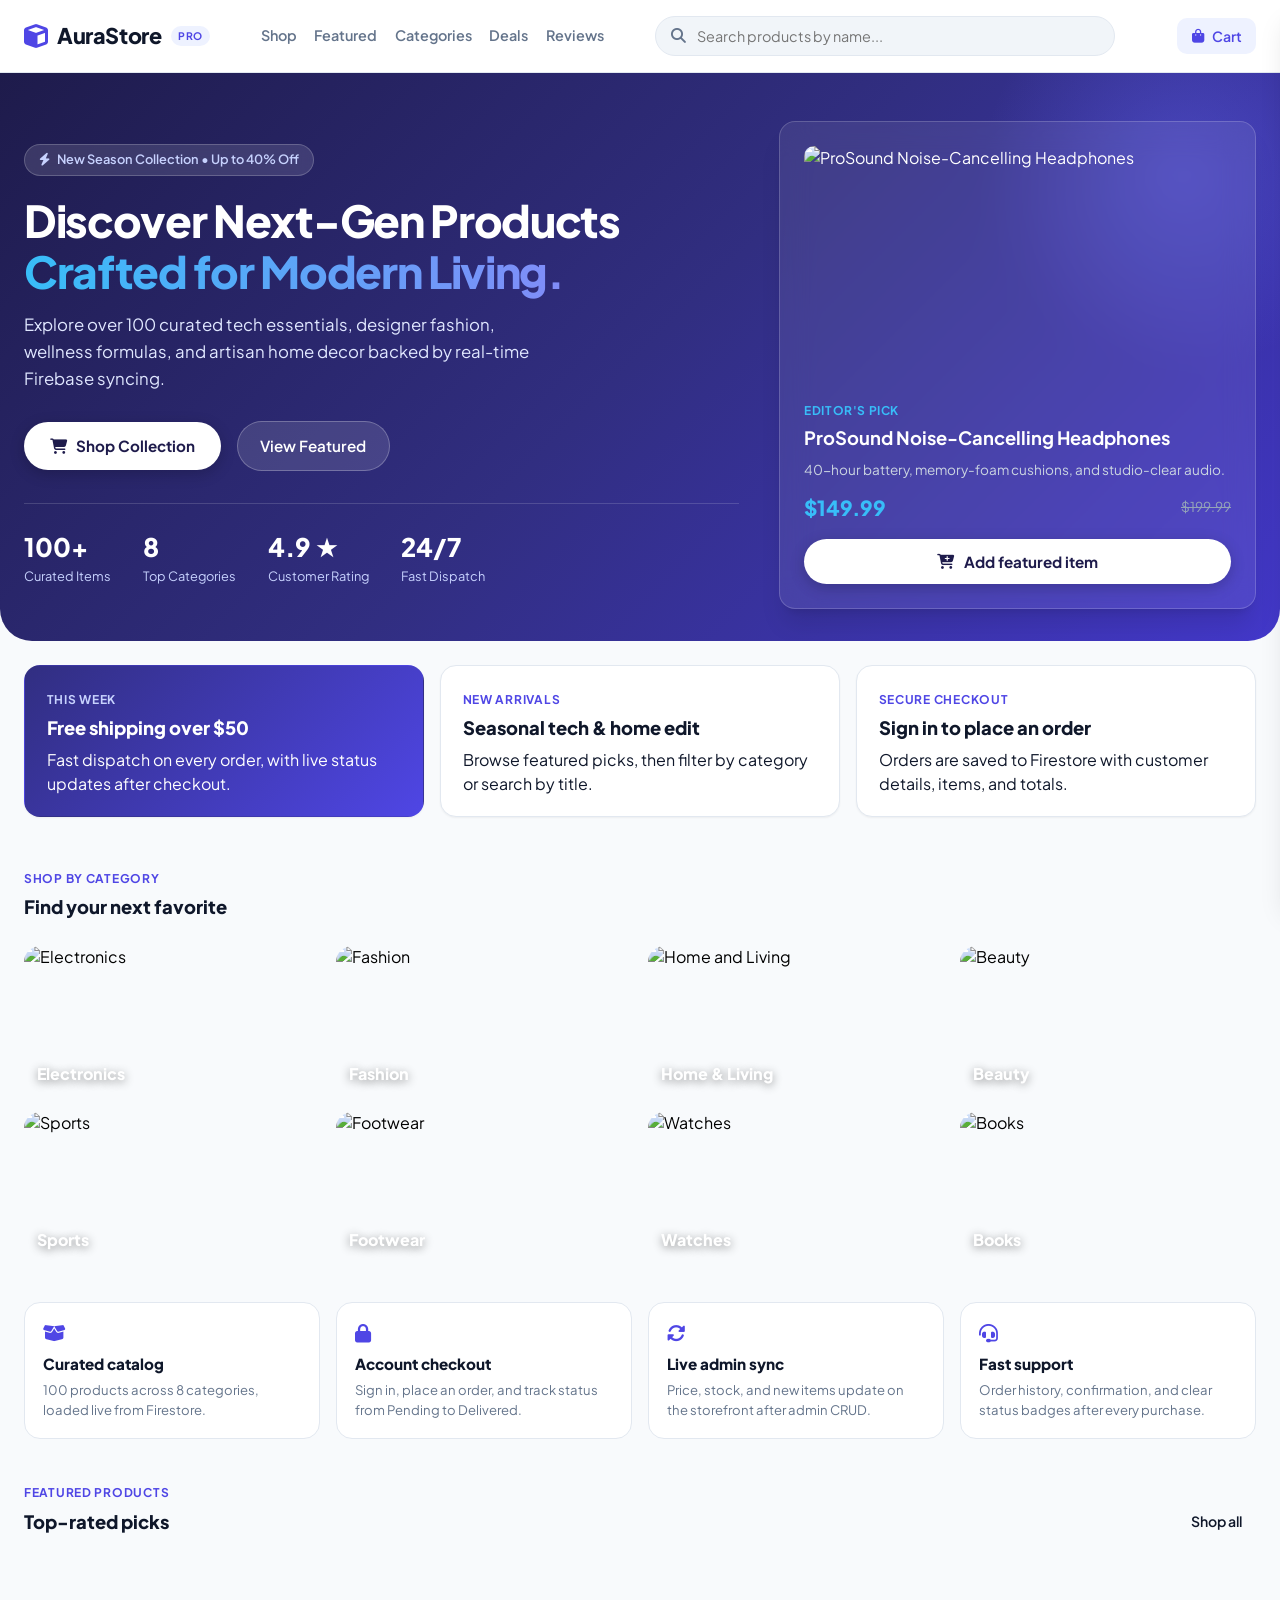
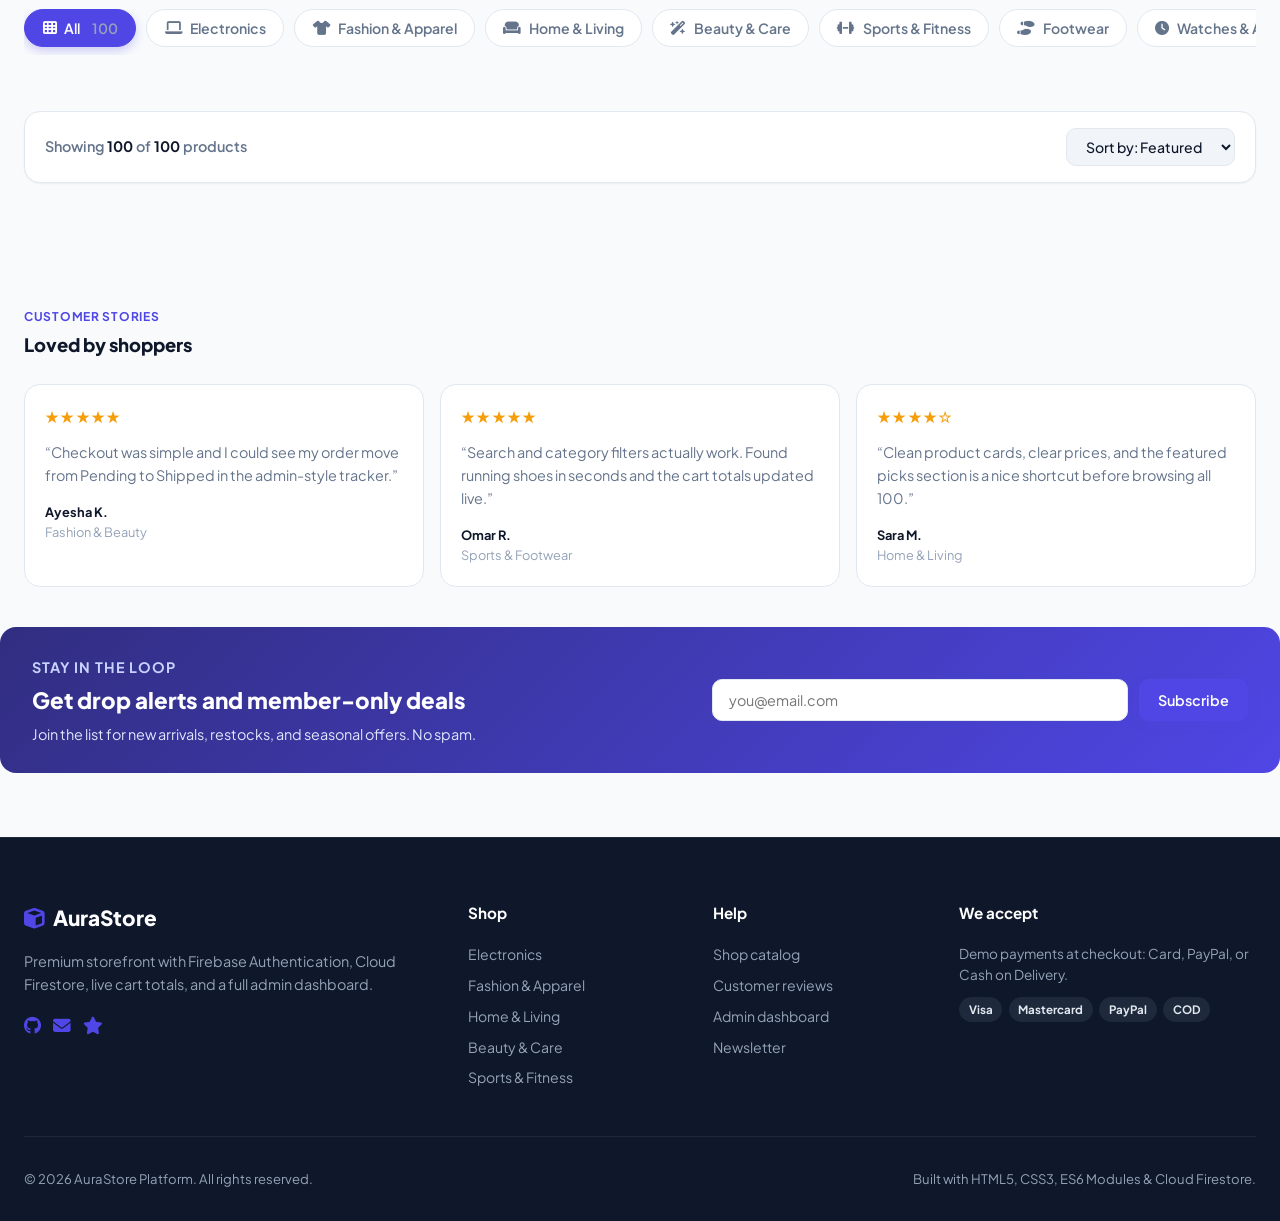
==== commit cf60dd91: "Remove the top announcement bar and Sign In button from the navbar. Co-authored-by: Cursor <cursorag" ====
--- a/index.html
+++ b/index.html
@@ -21,16 +21,6 @@
 </head>
 <body>
 
-  <div class="announce-bar">
-    <div class="container announce-bar-inner">
-      <span><i class="fa-solid fa-truck-fast"></i> Free shipping on orders over $50</span>
-      <span class="announce-dot"></span>
-      <span><i class="fa-solid fa-rotate-left"></i> 14-day easy returns</span>
-      <span class="announce-dot"></span>
-      <span><i class="fa-solid fa-shield-halved"></i> Secure checkout</span>
-    </div>
-  </div>
-
   <!-- ==========================================
        NAVIGATION BAR
        ========================================== -->
--- a/css/style.css
+++ b/css/style.css
@@ -1489,35 +1489,6 @@
   border: 0;
 }
 
-.announce-bar {
-  background: #0f172a;
-  color: #e2e8f0;
-  font-size: 0.78rem;
-  font-weight: 600;
-}
-
-.announce-bar-inner {
-  display: flex;
-  align-items: center;
-  justify-content: center;
-  gap: 1rem;
-  min-height: 34px;
-  flex-wrap: wrap;
-  padding: 0.4rem 1rem;
-}
-
-.announce-dot {
-  width: 4px;
-  height: 4px;
-  border-radius: 50%;
-  background: #818cf8;
-}
-
-.announce-bar i {
-  color: #818cf8;
-  margin-right: 0.3rem;
-}
-
 .hero-card-copy {
   font-size: 0.85rem;
   color: #cbd5e1;
@@ -1934,11 +1905,6 @@
     grid-template-columns: 1fr;
   }
 
-  .announce-dot,
-  .announce-bar span:nth-child(n+3) {
-    display: none;
-  }
-
   .newsletter-form {
     flex-direction: column;
   }
